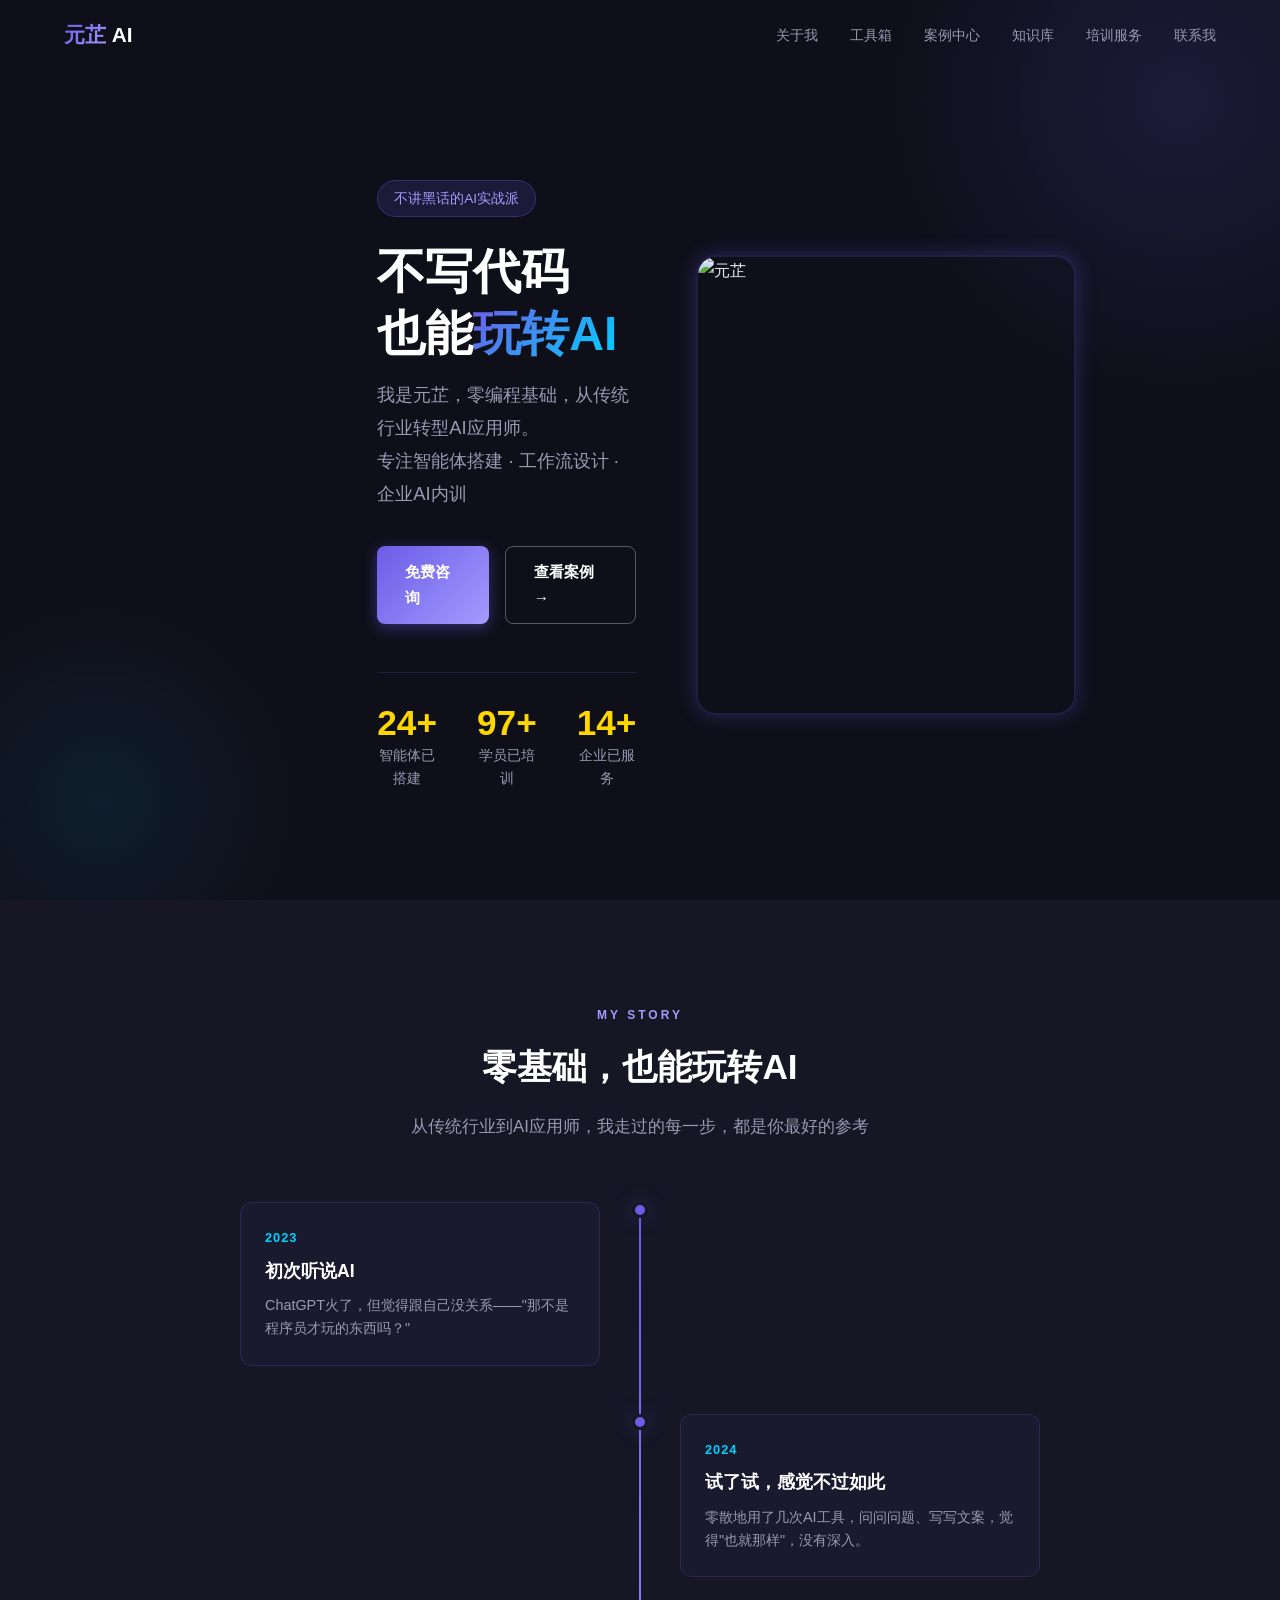
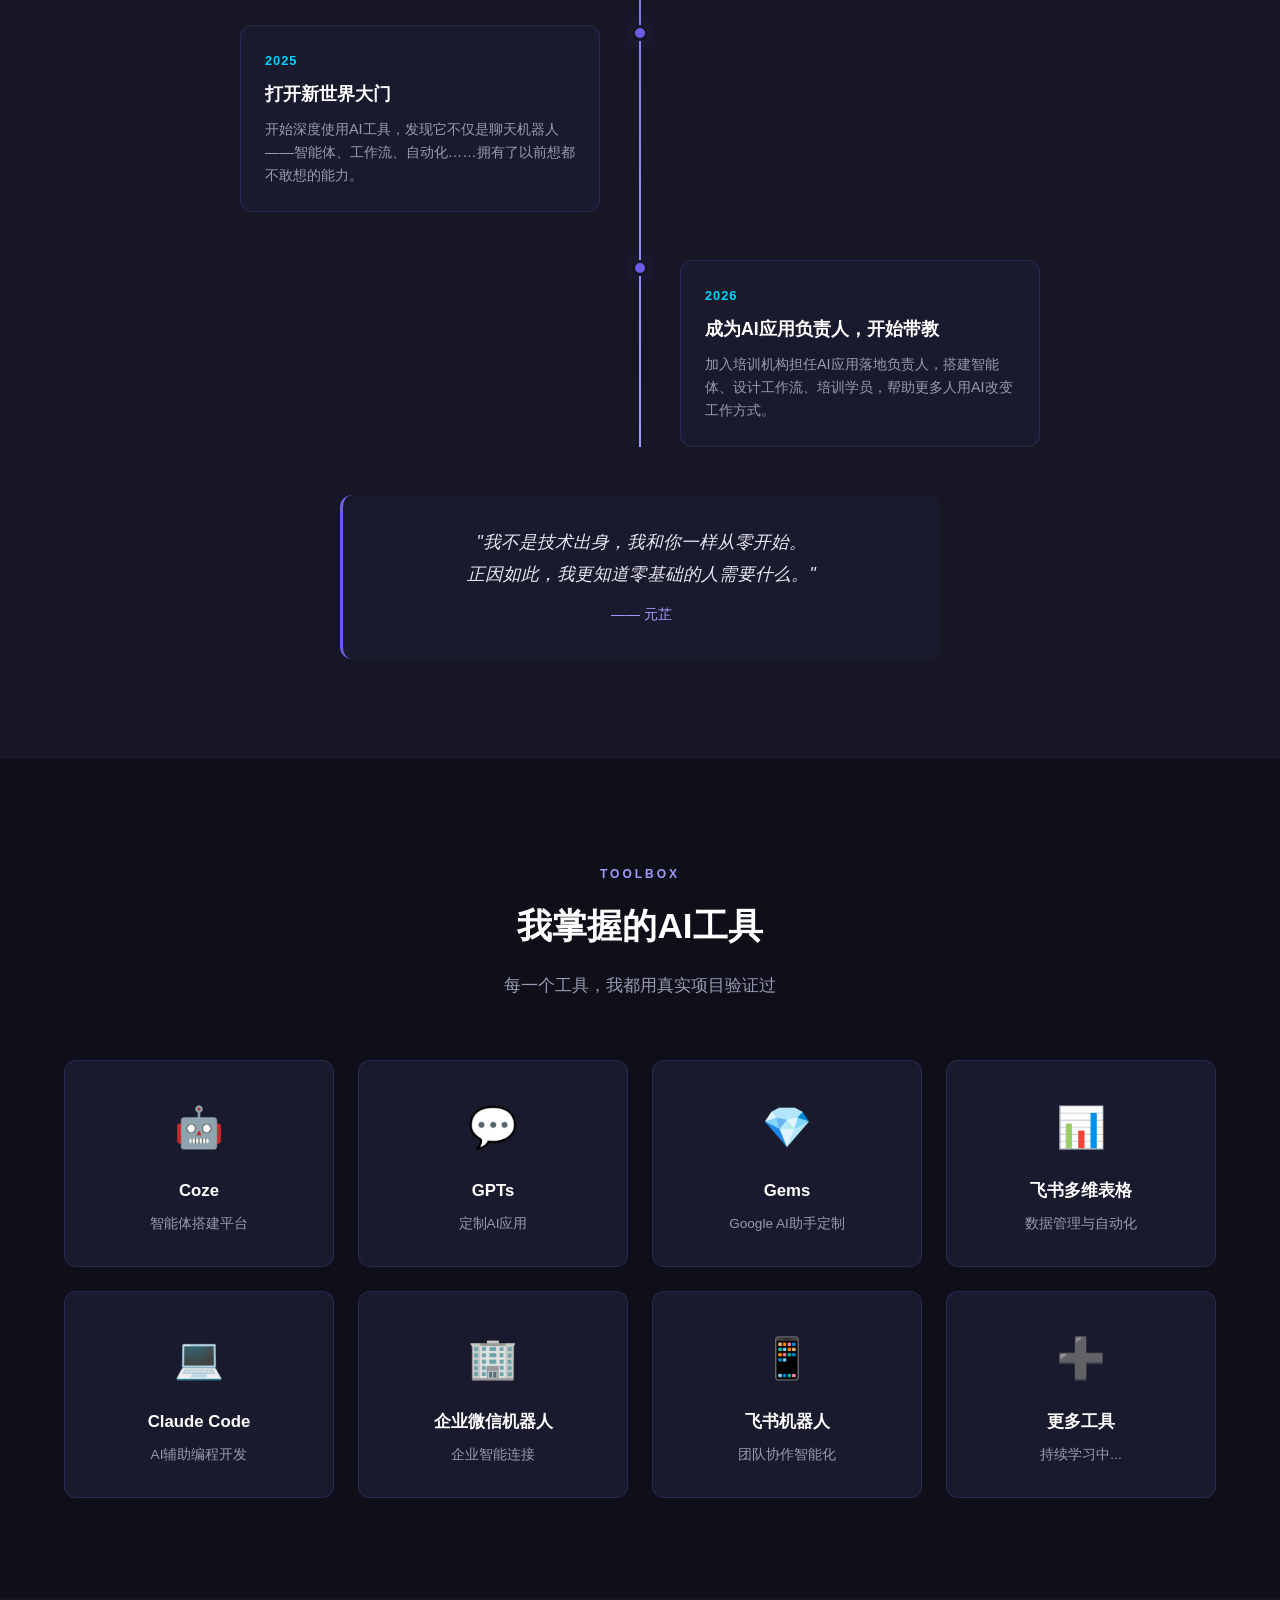
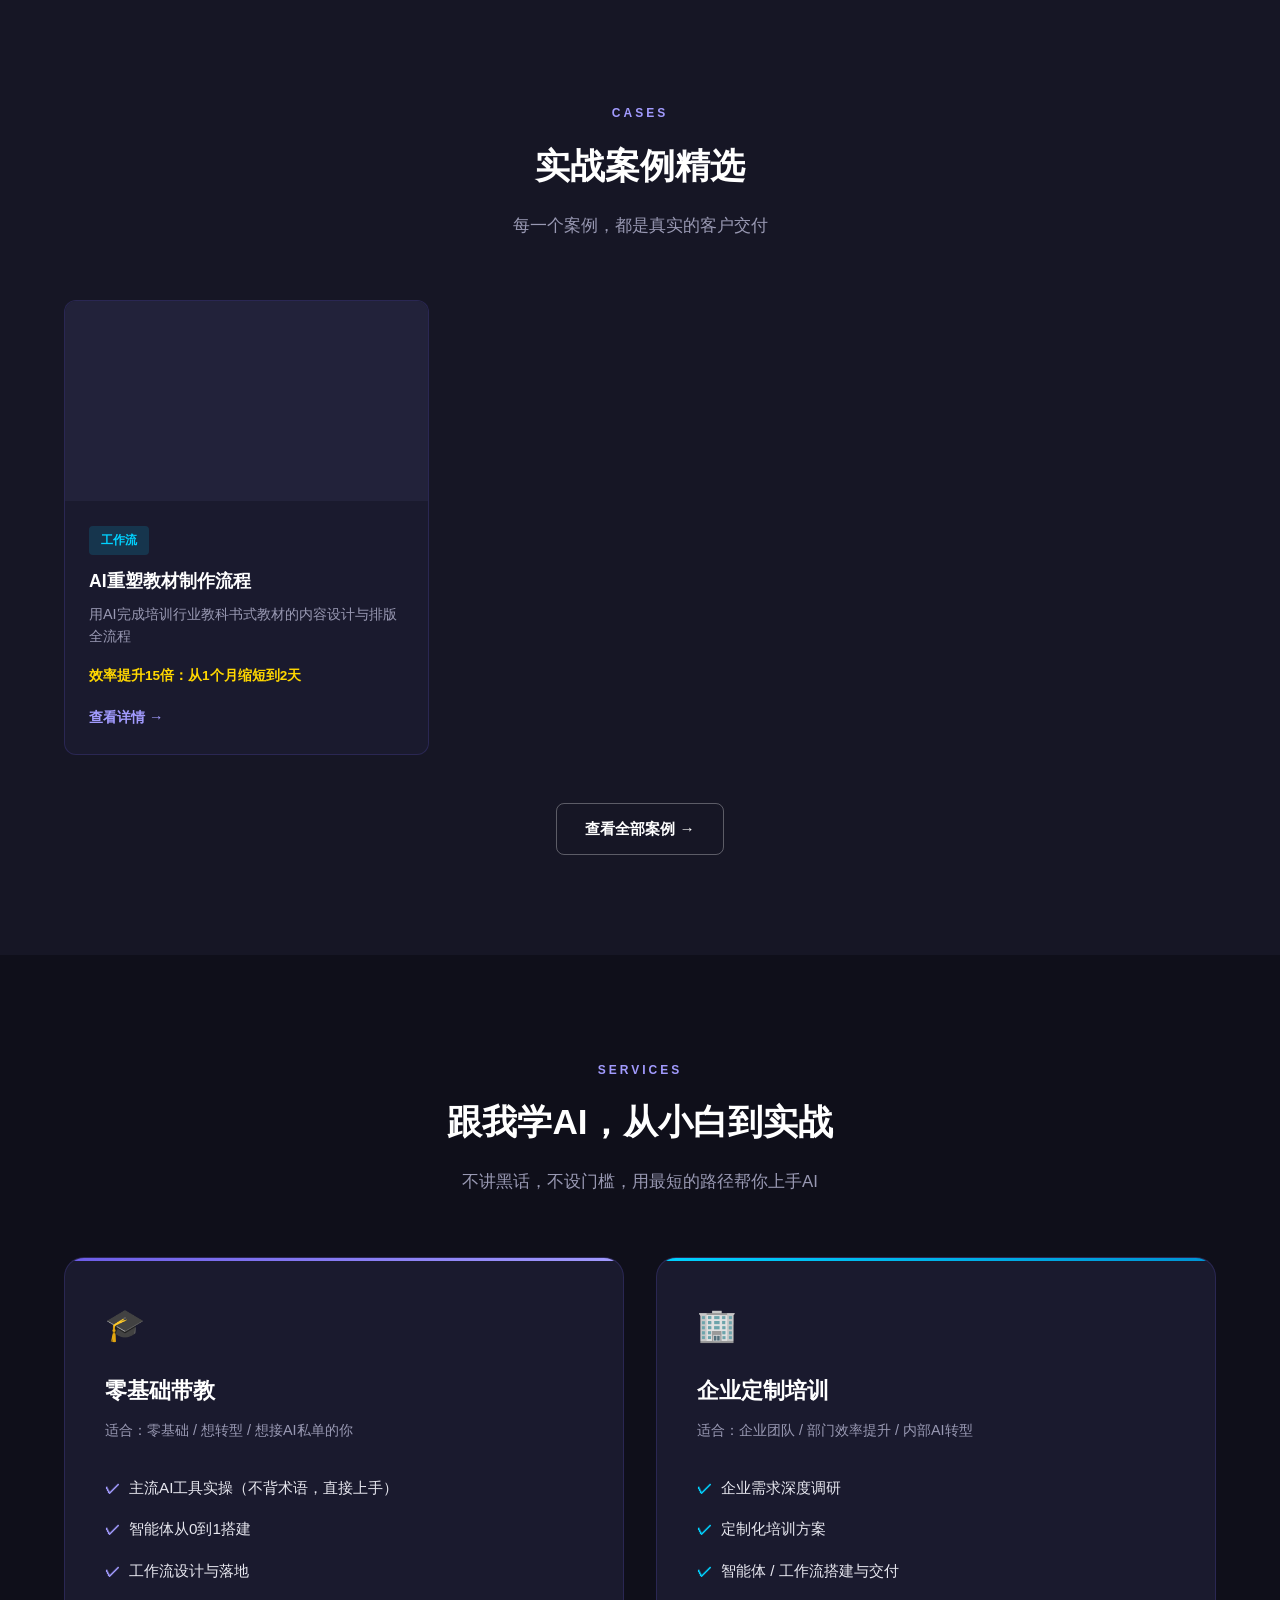
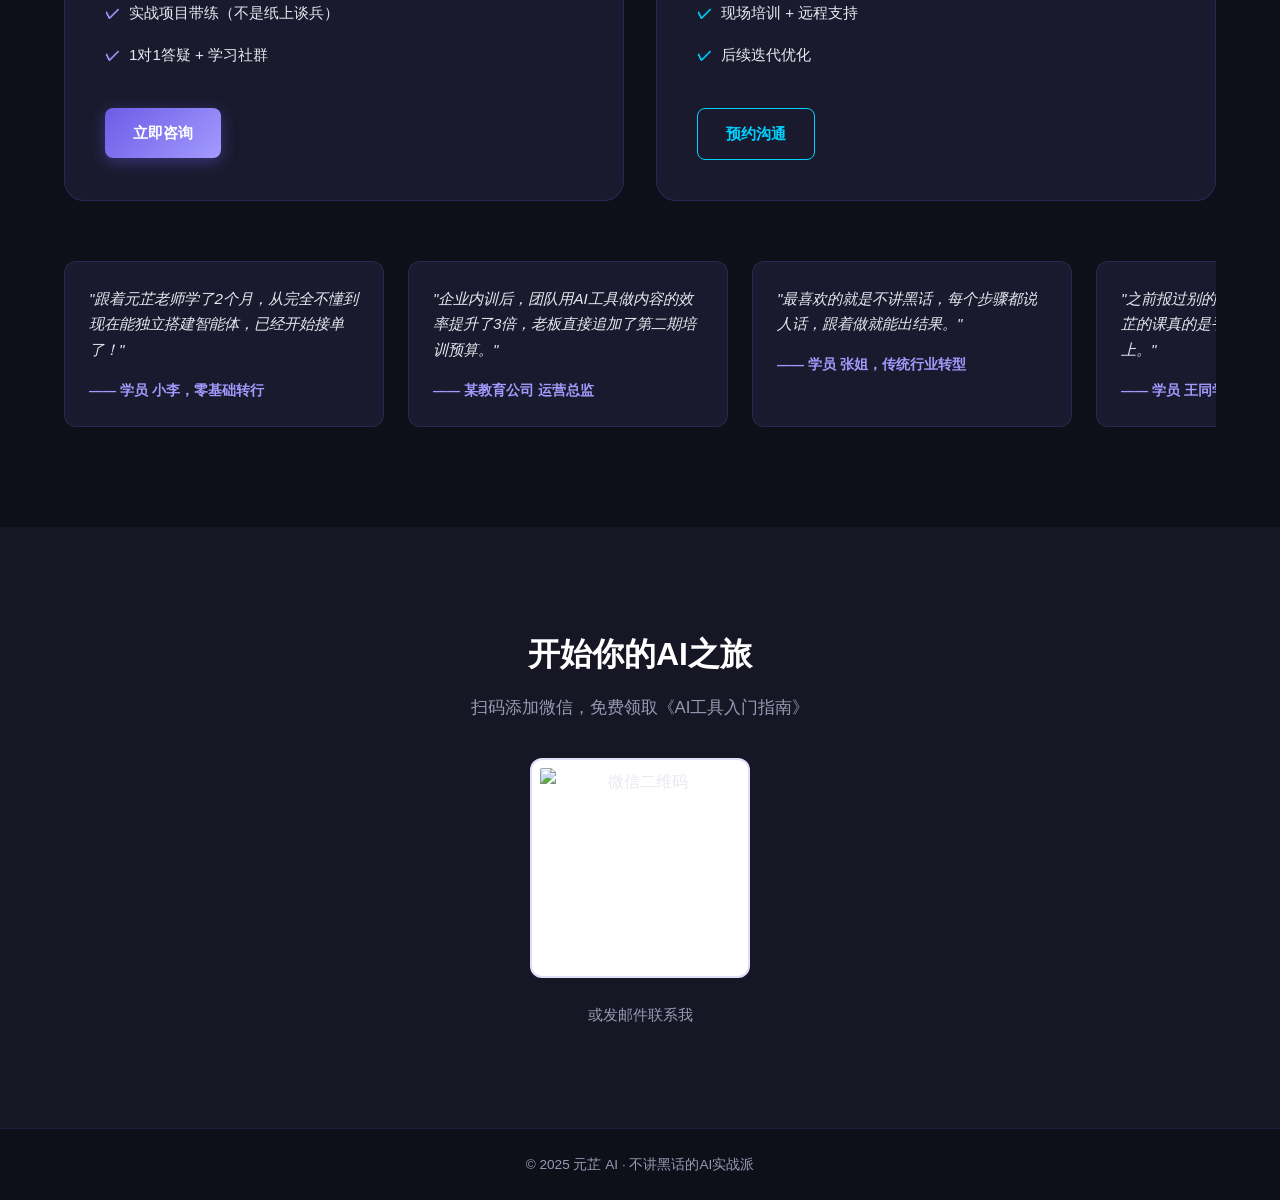
==== index.html @ 434c034e "feat: 搭建元芷AI个人网站完整框架 包含首页（Hero/关于我/工具箱/案例精选/培训服务/联系）、 案例中心列表页、案例详情页、知识库列表页、知识库文章详情页。 数据与模板分离，通过JS数据文" ====
<!DOCTYPE html>
<html lang="zh-CN">
<head>
  <meta charset="UTF-8">
  <meta name="viewport" content="width=device-width, initial-scale=1.0">
  <title>元芷 - 不讲黑话的AI实战派</title>
  <meta name="description" content="元芷，AI应用落地实战派。零基础转型，专注智能体搭建、工作流设计与企业AI培训。">
  <link rel="stylesheet" href="css/style.css">
</head>
<body>

  <!-- 导航栏 -->
  <nav class="navbar" id="navbar">
    <div class="container">
      <a href="index.html" class="nav-logo"><span>元芷</span> AI</a>
      <div class="nav-links" id="navLinks">
        <a href="#about">关于我</a>
        <a href="#tools">工具箱</a>
        <a href="cases.html">案例中心</a>
        <a href="wiki.html">知识库</a>
        <a href="#services">培训服务</a>
        <a href="#contact">联系我</a>
      </div>
      <div class="nav-toggle" id="navToggle">
        <span></span>
        <span></span>
        <span></span>
      </div>
    </div>
  </nav>

  <!-- Hero 首屏 -->
  <section class="hero" id="hero">
    <div class="container">
      <div class="hero-content">
        <div class="hero-tag">不讲黑话的AI实战派</div>
        <h1 class="hero-title">
          不写代码<br>
          也能<span class="highlight">玩转AI</span>
        </h1>
        <p class="hero-subtitle">
          我是元芷，零编程基础，从传统行业转型AI应用师。<br>
          专注智能体搭建 · 工作流设计 · 企业AI内训
        </p>
        <div class="hero-buttons">
          <a href="#contact" class="btn btn-primary">免费咨询</a>
          <a href="cases.html" class="btn btn-outline">查看案例 &rarr;</a>
        </div>
        <div class="hero-stats">
          <div class="stat-item">
            <div class="stat-number" data-target="50">0</div>
            <div class="stat-label">智能体已搭建</div>
          </div>
          <div class="stat-item">
            <div class="stat-number" data-target="200">0</div>
            <div class="stat-label">学员已培训</div>
          </div>
          <div class="stat-item">
            <div class="stat-number" data-target="30">0</div>
            <div class="stat-label">企业已服务</div>
          </div>
        </div>
      </div>
      <div class="hero-image">
        <img src="assets/images/avatar.jpg" alt="元芷">
      </div>
    </div>
  </section>

  <!-- 关于我 -->
  <section class="section about" id="about">
    <div class="container">
      <div class="section-header">
        <div class="section-label">My Story</div>
        <h2 class="section-title">零基础，也能玩转AI</h2>
        <p class="section-subtitle">从传统行业到AI应用师，我走过的每一步，都是你最好的参考</p>
      </div>

      <div class="timeline">
        <div class="timeline-item">
          <div class="timeline-dot"></div>
          <div class="timeline-content">
            <div class="timeline-year">2023</div>
            <div class="timeline-title">初次听说AI</div>
            <div class="timeline-desc">ChatGPT火了，但觉得跟自己没关系——"那不是程序员才玩的东西吗？"</div>
          </div>
        </div>
        <div class="timeline-item">
          <div class="timeline-dot"></div>
          <div class="timeline-content">
            <div class="timeline-year">2024</div>
            <div class="timeline-title">试了试，感觉不过如此</div>
            <div class="timeline-desc">零散地用了几次AI工具，问问问题、写写文案，觉得"也就那样"，没有深入。</div>
          </div>
        </div>
        <div class="timeline-item">
          <div class="timeline-dot"></div>
          <div class="timeline-content">
            <div class="timeline-year">2025</div>
            <div class="timeline-title">打开新世界大门</div>
            <div class="timeline-desc">开始深度使用AI工具，发现它不仅是聊天机器人——智能体、工作流、自动化……拥有了以前想都不敢想的能力。</div>
          </div>
        </div>
        <div class="timeline-item">
          <div class="timeline-dot"></div>
          <div class="timeline-content">
            <div class="timeline-year">2026</div>
            <div class="timeline-title">成为AI应用负责人，开始带教</div>
            <div class="timeline-desc">加入培训机构担任AI应用落地负责人，搭建智能体、设计工作流、培训学员，帮助更多人用AI改变工作方式。</div>
          </div>
        </div>
      </div>

      <div class="about-quote">
        <p>"我不是技术出身，我和你一样从零开始。<br>正因如此，我更知道零基础的人需要什么。"</p>
        <div class="author">—— 元芷</div>
      </div>
    </div>
  </section>

  <!-- 工具箱 -->
  <section class="section" id="tools">
    <div class="container">
      <div class="section-header">
        <div class="section-label">Toolbox</div>
        <h2 class="section-title">我掌握的AI工具</h2>
        <p class="section-subtitle">每一个工具，我都用真实项目验证过</p>
      </div>
      <div class="tools-grid" id="toolsGrid">
        <!-- 由 JS 数据驱动渲染 -->
      </div>
    </div>
  </section>

  <!-- 案例精选 -->
  <section class="section cases-preview" id="casesPreview">
    <div class="container">
      <div class="section-header">
        <div class="section-label">Cases</div>
        <h2 class="section-title">实战案例精选</h2>
        <p class="section-subtitle">每一个案例，都是真实的客户交付</p>
      </div>
      <div class="cases-grid" id="casesPreviewGrid">
        <!-- 由 JS 数据驱动渲染 -->
      </div>
      <div class="view-all">
        <a href="cases.html" class="btn btn-outline">查看全部案例 &rarr;</a>
      </div>
    </div>
  </section>

  <!-- 培训服务 -->
  <section class="section" id="services">
    <div class="container">
      <div class="section-header">
        <div class="section-label">Services</div>
        <h2 class="section-title">跟我学AI，从小白到实战</h2>
        <p class="section-subtitle">不讲黑话，不设门槛，用最短的路径帮你上手AI</p>
      </div>

      <div class="services-grid">
        <div class="service-card personal">
          <div class="service-icon">&#x1f393;</div>
          <h3 class="service-title">零基础带教</h3>
          <p class="service-for">适合：零基础 / 想转型 / 想接AI私单的你</p>
          <ul class="service-list">
            <li>主流AI工具实操（不背术语，直接上手）</li>
            <li>智能体从0到1搭建</li>
            <li>工作流设计与落地</li>
            <li>实战项目带练（不是纸上谈兵）</li>
            <li>1对1答疑 + 学习社群</li>
          </ul>
          <a href="#contact" class="btn btn-primary">立即咨询</a>
        </div>

        <div class="service-card enterprise">
          <div class="service-icon">&#x1f3e2;</div>
          <h3 class="service-title">企业定制培训</h3>
          <p class="service-for">适合：企业团队 / 部门效率提升 / 内部AI转型</p>
          <ul class="service-list">
            <li>企业需求深度调研</li>
            <li>定制化培训方案</li>
            <li>智能体 / 工作流搭建与交付</li>
            <li>现场培训 + 远程支持</li>
            <li>后续迭代优化</li>
          </ul>
          <a href="#contact" class="btn btn-outline" style="border-color: var(--color-cyan); color: var(--color-cyan);">预约沟通</a>
        </div>
      </div>

      <!-- 学员评价 -->
      <div class="testimonials">
        <div class="testimonials-track" id="testimonialsTrack">
          <div class="testimonial-card">
            <div class="testimonial-text">"跟着元芷老师学了2个月，从完全不懂到现在能独立搭建智能体，已经开始接单了！"</div>
            <div class="testimonial-author">—— 学员 小李，零基础转行</div>
          </div>
          <div class="testimonial-card">
            <div class="testimonial-text">"企业内训后，团队用AI工具做内容的效率提升了3倍，老板直接追加了第二期培训预算。"</div>
            <div class="testimonial-author">—— 某教育公司 运营总监</div>
          </div>
          <div class="testimonial-card">
            <div class="testimonial-text">"最喜欢的就是不讲黑话，每个步骤都说人话，跟着做就能出结果。"</div>
            <div class="testimonial-author">—— 学员 张姐，传统行业转型</div>
          </div>
          <div class="testimonial-card">
            <div class="testimonial-text">"之前报过别的课，全是术语听不懂。元芷的课真的是手把手带，小白也能跟上。"</div>
            <div class="testimonial-author">—— 学员 王同学，大学生</div>
          </div>
          <!-- 复制一份用于无缝滚动 -->
          <div class="testimonial-card">
            <div class="testimonial-text">"跟着元芷老师学了2个月，从完全不懂到现在能独立搭建智能体，已经开始接单了！"</div>
            <div class="testimonial-author">—— 学员 小李，零基础转行</div>
          </div>
          <div class="testimonial-card">
            <div class="testimonial-text">"企业内训后，团队用AI工具做内容的效率提升了3倍，老板直接追加了第二期培训预算。"</div>
            <div class="testimonial-author">—— 某教育公司 运营总监</div>
          </div>
          <div class="testimonial-card">
            <div class="testimonial-text">"最喜欢的就是不讲黑话，每个步骤都说人话，跟着做就能出结果。"</div>
            <div class="testimonial-author">—— 学员 张姐，传统行业转型</div>
          </div>
          <div class="testimonial-card">
            <div class="testimonial-text">"之前报过别的课，全是术语听不懂。元芷的课真的是手把手带，小白也能跟上。"</div>
            <div class="testimonial-author">—— 学员 王同学，大学生</div>
          </div>
        </div>
      </div>
    </div>
  </section>

  <!-- 联系我 -->
  <section class="section contact" id="contact">
    <div class="container">
      <h2 class="contact-title">开始你的AI之旅</h2>
      <p class="contact-subtitle">扫码添加微信，免费领取《AI工具入门指南》</p>
      <img src="assets/images/qrcode.jpg" alt="微信二维码" class="contact-qr">
      <p class="contact-email">或发邮件联系我</p>
    </div>
  </section>

  <!-- Footer -->
  <footer class="footer">
    <div class="container">
      &copy; 2025 元芷 AI · 不讲黑话的AI实战派
    </div>
  </footer>

  <!-- 返回顶部 -->
  <button class="back-to-top" id="backToTop">&uarr;</button>

  <!-- JS -->
  <script src="js/data-tools.js"></script>
  <script src="js/data-cases.js"></script>
  <script src="js/main.js"></script>
</body>
</html>
---- css/style.css ----
/* ============================================
   元芷 AI Portfolio - 全局样式
   配色：深空蓝黑 + 科技紫 + 亮青蓝 + 金色点缀
   ============================================ */

/* --- CSS 变量 --- */
:root {
  --bg-primary: #0f0f1a;
  --bg-secondary: #161625;
  --bg-card: #1a1a2e;
  --bg-card-hover: #22223a;
  --color-purple: #6c5ce7;
  --color-purple-light: #a29bfe;
  --color-cyan: #00d2ff;
  --color-gold: #ffd700;
  --color-text: #e8e8f0;
  --color-text-secondary: #9999b3;
  --color-white: #ffffff;
  --color-border: rgba(108, 92, 231, 0.2);
  --glow-purple: 0 0 20px rgba(108, 92, 231, 0.3);
  --glow-cyan: 0 0 20px rgba(0, 210, 255, 0.3);
  --gradient-purple: linear-gradient(135deg, #6c5ce7, #a29bfe);
  --gradient-cyan: linear-gradient(135deg, #00d2ff, #0093d4);
  --gradient-mixed: linear-gradient(135deg, #6c5ce7, #00d2ff);
  --radius: 12px;
  --radius-lg: 20px;
  --max-width: 1200px;
  --nav-height: 70px;
  --transition: all 0.3s ease;
}

/* --- Reset --- */
*, *::before, *::after {
  margin: 0;
  padding: 0;
  box-sizing: border-box;
}

html {
  scroll-behavior: smooth;
  font-size: 16px;
}

body {
  font-family: -apple-system, BlinkMacSystemFont, "Segoe UI", "PingFang SC", "Hiragino Sans GB", "Microsoft YaHei", "Helvetica Neue", Arial, sans-serif;
  background: var(--bg-primary);
  color: var(--color-text);
  line-height: 1.7;
  overflow-x: hidden;
}

a {
  text-decoration: none;
  color: inherit;
  transition: var(--transition);
}

ul, ol {
  list-style: none;
}

img {
  max-width: 100%;
  display: block;
}

.container {
  max-width: var(--max-width);
  margin: 0 auto;
  padding: 0 24px;
}

/* --- 通用区块 --- */
.section {
  padding: 100px 0;
}

.section-label {
  display: inline-block;
  font-size: 0.75rem;
  letter-spacing: 3px;
  text-transform: uppercase;
  color: var(--color-purple-light);
  margin-bottom: 12px;
  font-weight: 600;
}

.section-title {
  font-size: 2.2rem;
  font-weight: 700;
  color: var(--color-white);
  margin-bottom: 16px;
}

.section-subtitle {
  font-size: 1.05rem;
  color: var(--color-text-secondary);
  margin-bottom: 48px;
  max-width: 600px;
}

.section-header {
  text-align: center;
  margin-bottom: 60px;
}

.section-header .section-subtitle {
  margin-left: auto;
  margin-right: auto;
}

/* --- 导航栏 --- */
.navbar {
  position: fixed;
  top: 0;
  left: 0;
  right: 0;
  height: var(--nav-height);
  z-index: 1000;
  transition: var(--transition);
  background: transparent;
}

.navbar.scrolled {
  background: rgba(15, 15, 26, 0.9);
  backdrop-filter: blur(20px);
  border-bottom: 1px solid var(--color-border);
}

.navbar .container {
  display: flex;
  align-items: center;
  justify-content: space-between;
  height: 100%;
}

.nav-logo {
  font-size: 1.3rem;
  font-weight: 700;
  color: var(--color-white);
}

.nav-logo span {
  background: var(--gradient-purple);
  -webkit-background-clip: text;
  -webkit-text-fill-color: transparent;
  background-clip: text;
}

.nav-links {
  display: flex;
  align-items: center;
  gap: 32px;
}

.nav-links a {
  font-size: 0.9rem;
  color: var(--color-text-secondary);
  font-weight: 500;
  position: relative;
}

.nav-links a:hover {
  color: var(--color-white);
}

.nav-links a::after {
  content: '';
  position: absolute;
  bottom: -4px;
  left: 0;
  width: 0;
  height: 2px;
  background: var(--gradient-purple);
  transition: var(--transition);
}

.nav-links a:hover::after {
  width: 100%;
}

/* 汉堡菜单 */
.nav-toggle {
  display: none;
  flex-direction: column;
  gap: 5px;
  cursor: pointer;
  padding: 4px;
}

.nav-toggle span {
  display: block;
  width: 24px;
  height: 2px;
  background: var(--color-white);
  transition: var(--transition);
}

.nav-toggle.active span:nth-child(1) {
  transform: rotate(45deg) translate(5px, 5px);
}

.nav-toggle.active span:nth-child(2) {
  opacity: 0;
}

.nav-toggle.active span:nth-child(3) {
  transform: rotate(-45deg) translate(5px, -5px);
}

/* --- 按钮 --- */
.btn {
  display: inline-flex;
  align-items: center;
  gap: 8px;
  padding: 12px 28px;
  border-radius: 8px;
  font-size: 0.95rem;
  font-weight: 600;
  cursor: pointer;
  border: none;
  transition: var(--transition);
}

.btn-primary {
  background: var(--gradient-purple);
  color: var(--color-white);
  box-shadow: 0 4px 15px rgba(108, 92, 231, 0.4);
}

.btn-primary:hover {
  transform: translateY(-2px);
  box-shadow: 0 6px 25px rgba(108, 92, 231, 0.5);
}

.btn-outline {
  background: transparent;
  color: var(--color-white);
  border: 1px solid rgba(255, 255, 255, 0.3);
}

.btn-outline:hover {
  border-color: var(--color-purple-light);
  background: rgba(108, 92, 231, 0.1);
}

/* --- Hero --- */
.hero {
  min-height: 100vh;
  display: flex;
  align-items: center;
  padding-top: var(--nav-height);
  position: relative;
  overflow: hidden;
}

.hero::before {
  content: '';
  position: absolute;
  top: -200px;
  right: -200px;
  width: 600px;
  height: 600px;
  background: radial-gradient(circle, rgba(108, 92, 231, 0.15) 0%, transparent 70%);
  pointer-events: none;
}

.hero::after {
  content: '';
  position: absolute;
  bottom: -100px;
  left: -100px;
  width: 400px;
  height: 400px;
  background: radial-gradient(circle, rgba(0, 210, 255, 0.08) 0%, transparent 70%);
  pointer-events: none;
}

.hero .container {
  display: flex;
  align-items: center;
  gap: 60px;
}

.hero-content {
  flex: 1;
}

.hero-tag {
  display: inline-block;
  padding: 6px 16px;
  background: rgba(108, 92, 231, 0.15);
  border: 1px solid rgba(108, 92, 231, 0.3);
  border-radius: 20px;
  font-size: 0.85rem;
  color: var(--color-purple-light);
  margin-bottom: 24px;
}

.hero-title {
  font-size: 3rem;
  font-weight: 800;
  line-height: 1.3;
  color: var(--color-white);
  margin-bottom: 12px;
}

.hero-title .highlight {
  background: var(--gradient-mixed);
  -webkit-background-clip: text;
  -webkit-text-fill-color: transparent;
  background-clip: text;
}

.hero-subtitle {
  font-size: 1.15rem;
  color: var(--color-text-secondary);
  margin-bottom: 36px;
  line-height: 1.8;
}

.hero-buttons {
  display: flex;
  gap: 16px;
  margin-bottom: 48px;
}

.hero-image {
  flex: 0 0 380px;
  position: relative;
}

.hero-image img {
  width: 100%;
  height: 460px;
  object-fit: cover;
  border-radius: var(--radius-lg);
  border: 2px solid var(--color-border);
  box-shadow: var(--glow-purple);
}

/* 统计数字 */
.hero-stats {
  display: flex;
  gap: 40px;
  padding-top: 32px;
  border-top: 1px solid var(--color-border);
}

.stat-item {
  text-align: center;
}

.stat-number {
  font-size: 2.2rem;
  font-weight: 800;
  color: var(--color-gold);
  line-height: 1;
  margin-bottom: 4px;
}

.stat-label {
  font-size: 0.85rem;
  color: var(--color-text-secondary);
}

/* --- 关于我 / 时间线 --- */
.about {
  background: var(--bg-secondary);
}

.timeline {
  position: relative;
  max-width: 800px;
  margin: 0 auto 48px;
}

.timeline::before {
  content: '';
  position: absolute;
  left: 50%;
  transform: translateX(-50%);
  top: 0;
  bottom: 0;
  width: 2px;
  background: var(--gradient-purple);
}

.timeline-item {
  display: flex;
  align-items: flex-start;
  margin-bottom: 48px;
  position: relative;
}

.timeline-item:nth-child(odd) {
  flex-direction: row;
}

.timeline-item:nth-child(even) {
  flex-direction: row-reverse;
}

.timeline-dot {
  position: absolute;
  left: 50%;
  transform: translateX(-50%);
  width: 16px;
  height: 16px;
  border-radius: 50%;
  background: var(--color-purple);
  border: 3px solid var(--bg-secondary);
  box-shadow: var(--glow-purple);
  z-index: 2;
}

.timeline-content {
  width: 45%;
  background: var(--bg-card);
  padding: 24px;
  border-radius: var(--radius);
  border: 1px solid var(--color-border);
}

.timeline-item:nth-child(odd) .timeline-content {
  margin-right: auto;
}

.timeline-item:nth-child(even) .timeline-content {
  margin-left: auto;
}

.timeline-year {
  font-size: 0.8rem;
  color: var(--color-cyan);
  font-weight: 700;
  letter-spacing: 1px;
  margin-bottom: 8px;
}

.timeline-title {
  font-size: 1.1rem;
  font-weight: 700;
  color: var(--color-white);
  margin-bottom: 8px;
}

.timeline-desc {
  font-size: 0.9rem;
  color: var(--color-text-secondary);
  line-height: 1.6;
}

.about-quote {
  max-width: 600px;
  margin: 0 auto;
  text-align: center;
  padding: 32px;
  background: var(--bg-card);
  border-radius: var(--radius);
  border-left: 3px solid var(--color-purple);
}

.about-quote p {
  font-size: 1.1rem;
  font-style: italic;
  color: var(--color-text);
  line-height: 1.8;
}

.about-quote .author {
  margin-top: 12px;
  font-size: 0.9rem;
  color: var(--color-purple-light);
  font-style: normal;
}

/* --- 工具箱 --- */
.tools-grid {
  display: grid;
  grid-template-columns: repeat(4, 1fr);
  gap: 24px;
}

.tool-card {
  background: var(--bg-card);
  border: 1px solid var(--color-border);
  border-radius: var(--radius);
  padding: 32px 24px;
  text-align: center;
  transition: var(--transition);
  cursor: default;
}

.tool-card:hover {
  transform: translateY(-5px);
  border-color: var(--color-purple);
  box-shadow: var(--glow-purple);
  background: var(--bg-card-hover);
}

.tool-icon {
  font-size: 2.5rem;
  margin-bottom: 16px;
}

.tool-name {
  font-size: 1.05rem;
  font-weight: 700;
  color: var(--color-white);
  margin-bottom: 8px;
}

.tool-desc {
  font-size: 0.85rem;
  color: var(--color-text-secondary);
  line-height: 1.5;
}

/* --- 案例精选（首页） --- */
.cases-preview {
  background: var(--bg-secondary);
}

.cases-grid {
  display: grid;
  grid-template-columns: repeat(3, 1fr);
  gap: 28px;
}

.case-card {
  background: var(--bg-card);
  border: 1px solid var(--color-border);
  border-radius: var(--radius);
  overflow: hidden;
  transition: var(--transition);
}

.case-card:hover {
  transform: translateY(-5px);
  border-color: var(--color-purple);
  box-shadow: var(--glow-purple);
}

.case-cover {
  width: 100%;
  height: 200px;
  object-fit: cover;
  background: var(--bg-card-hover);
}

.case-body {
  padding: 24px;
}

.case-tag {
  display: inline-block;
  padding: 4px 12px;
  background: rgba(108, 92, 231, 0.15);
  color: var(--color-purple-light);
  font-size: 0.75rem;
  border-radius: 4px;
  margin-bottom: 12px;
  font-weight: 600;
}

.case-tag.workflow {
  background: rgba(0, 210, 255, 0.15);
  color: var(--color-cyan);
}

.case-tag.training {
  background: rgba(255, 215, 0, 0.15);
  color: var(--color-gold);
}

.case-title {
  font-size: 1.1rem;
  font-weight: 700;
  color: var(--color-white);
  margin-bottom: 8px;
}

.case-summary {
  font-size: 0.9rem;
  color: var(--color-text-secondary);
  margin-bottom: 16px;
  line-height: 1.5;
}

.case-result {
  font-size: 0.85rem;
  color: var(--color-gold);
  font-weight: 600;
  margin-bottom: 16px;
}

.case-link {
  font-size: 0.9rem;
  color: var(--color-purple-light);
  font-weight: 600;
}

.case-link:hover {
  color: var(--color-white);
}

.view-all {
  text-align: center;
  margin-top: 48px;
}

/* --- 培训服务 --- */
.services-grid {
  display: grid;
  grid-template-columns: repeat(2, 1fr);
  gap: 32px;
  margin-bottom: 60px;
}

.service-card {
  background: var(--bg-card);
  border-radius: var(--radius-lg);
  padding: 40px;
  position: relative;
  overflow: hidden;
  border: 1px solid var(--color-border);
}

.service-card::before {
  content: '';
  position: absolute;
  top: 0;
  left: 0;
  right: 0;
  height: 3px;
}

.service-card.personal::before {
  background: var(--gradient-purple);
}

.service-card.enterprise::before {
  background: var(--gradient-cyan);
}

.service-icon {
  font-size: 2rem;
  margin-bottom: 20px;
}

.service-title {
  font-size: 1.4rem;
  font-weight: 700;
  color: var(--color-white);
  margin-bottom: 8px;
}

.service-for {
  font-size: 0.9rem;
  color: var(--color-text-secondary);
  margin-bottom: 24px;
}

.service-list {
  margin-bottom: 32px;
}

.service-list li {
  font-size: 0.95rem;
  color: var(--color-text);
  padding: 8px 0;
  padding-left: 24px;
  position: relative;
}

.service-list li::before {
  content: '✓';
  position: absolute;
  left: 0;
  color: var(--color-purple-light);
  font-weight: 700;
}

.service-card.enterprise .service-list li::before {
  color: var(--color-cyan);
}

/* 学员评价 */
.testimonials {
  overflow: hidden;
  position: relative;
}

.testimonials-track {
  display: flex;
  gap: 24px;
  animation: scroll-testimonials 20s linear infinite;
}

.testimonials-track:hover {
  animation-play-state: paused;
}

@keyframes scroll-testimonials {
  0% { transform: translateX(0); }
  100% { transform: translateX(-50%); }
}

.testimonial-card {
  flex: 0 0 320px;
  background: var(--bg-card);
  border: 1px solid var(--color-border);
  border-radius: var(--radius);
  padding: 24px;
}

.testimonial-text {
  font-size: 0.95rem;
  color: var(--color-text);
  line-height: 1.7;
  margin-bottom: 16px;
  font-style: italic;
}

.testimonial-author {
  font-size: 0.85rem;
  color: var(--color-purple-light);
  font-weight: 600;
}

/* --- 联系区域 --- */
.contact {
  background: var(--bg-secondary);
  text-align: center;
}

.contact-title {
  font-size: 2rem;
  font-weight: 700;
  color: var(--color-white);
  margin-bottom: 12px;
}

.contact-subtitle {
  font-size: 1.05rem;
  color: var(--color-text-secondary);
  margin-bottom: 36px;
}

.contact-qr {
  width: 220px;
  height: 220px;
  margin: 0 auto 24px;
  border-radius: var(--radius);
  border: 2px solid var(--color-border);
  object-fit: cover;
  background: #fff;
  padding: 8px;
}

.contact-email {
  font-size: 0.95rem;
  color: var(--color-text-secondary);
}

/* --- Footer --- */
.footer {
  padding: 24px 0;
  text-align: center;
  border-top: 1px solid var(--color-border);
  font-size: 0.85rem;
  color: var(--color-text-secondary);
}

/* --- 返回顶部 --- */
.back-to-top {
  position: fixed;
  bottom: 30px;
  right: 30px;
  width: 44px;
  height: 44px;
  background: var(--gradient-purple);
  color: var(--color-white);
  border: none;
  border-radius: 50%;
  cursor: pointer;
  font-size: 1.2rem;
  display: flex;
  align-items: center;
  justify-content: center;
  opacity: 0;
  visibility: hidden;
  transition: var(--transition);
  z-index: 999;
  box-shadow: var(--glow-purple);
}

.back-to-top.visible {
  opacity: 1;
  visibility: visible;
}

.back-to-top:hover {
  transform: translateY(-3px);
}

/* --- 页面横幅（子页面用） --- */
.page-banner {
  padding: 140px 0 60px;
  background: var(--bg-secondary);
  text-align: center;
}

.page-banner .section-title {
  font-size: 2.5rem;
}

/* 面包屑 */
.breadcrumb {
  padding: 20px 0;
  font-size: 0.85rem;
  color: var(--color-text-secondary);
}

.breadcrumb a {
  color: var(--color-purple-light);
}

.breadcrumb a:hover {
  color: var(--color-white);
}

.breadcrumb span {
  margin: 0 8px;
}

/* --- 案例列表页筛选 --- */
.filter-tabs {
  display: flex;
  justify-content: center;
  gap: 12px;
  margin-bottom: 48px;
  flex-wrap: wrap;
}

.filter-tab {
  padding: 8px 20px;
  border-radius: 20px;
  font-size: 0.9rem;
  color: var(--color-text-secondary);
  background: var(--bg-card);
  border: 1px solid var(--color-border);
  cursor: pointer;
  transition: var(--transition);
}

.filter-tab:hover,
.filter-tab.active {
  color: var(--color-white);
  background: var(--color-purple);
  border-color: var(--color-purple);
}

/* --- 案例详情页 --- */
.case-detail-header {
  margin-bottom: 48px;
}

.case-detail-title {
  font-size: 2rem;
  font-weight: 700;
  color: var(--color-white);
  margin-bottom: 24px;
}

.case-meta {
  display: flex;
  gap: 24px;
  flex-wrap: wrap;
}

.case-meta-item {
  background: var(--bg-card);
  padding: 16px 24px;
  border-radius: var(--radius);
  border: 1px solid var(--color-border);
  text-align: center;
  min-width: 120px;
}

.case-meta-label {
  font-size: 0.8rem;
  color: var(--color-text-secondary);
  margin-bottom: 4px;
}

.case-meta-value {
  font-size: 1.1rem;
  font-weight: 700;
  color: var(--color-white);
}

.case-detail-cover {
  width: 100%;
  max-height: 500px;
  object-fit: cover;
  border-radius: var(--radius-lg);
  margin-bottom: 48px;
  border: 1px solid var(--color-border);
  background: var(--bg-card);
}

.case-detail-section {
  margin-bottom: 40px;
}

.case-detail-section h2 {
  font-size: 1.4rem;
  font-weight: 700;
  color: var(--color-white);
  margin-bottom: 16px;
  padding-left: 16px;
  border-left: 3px solid var(--color-purple);
}

.case-detail-section p {
  font-size: 1rem;
  color: var(--color-text);
  line-height: 1.8;
}

.case-results-grid {
  display: grid;
  grid-template-columns: repeat(auto-fit, minmax(200px, 1fr));
  gap: 20px;
  margin-top: 20px;
}

.case-result-card {
  background: var(--bg-card);
  padding: 24px;
  border-radius: var(--radius);
  text-align: center;
  border: 1px solid var(--color-border);
}

.case-result-number {
  font-size: 2rem;
  font-weight: 800;
  color: var(--color-gold);
  margin-bottom: 4px;
}

.case-result-label {
  font-size: 0.85rem;
  color: var(--color-text-secondary);
}

.case-tools-used {
  display: flex;
  gap: 12px;
  flex-wrap: wrap;
  margin-top: 16px;
}

.case-tool-tag {
  padding: 6px 16px;
  background: rgba(108, 92, 231, 0.15);
  color: var(--color-purple-light);
  border-radius: 20px;
  font-size: 0.85rem;
  font-weight: 600;
}

.case-cta {
  background: var(--bg-card);
  border: 1px solid var(--color-border);
  border-radius: var(--radius-lg);
  padding: 40px;
  text-align: center;
  margin: 48px 0;
}

.case-cta p {
  font-size: 1.1rem;
  color: var(--color-text);
  margin-bottom: 20px;
}

.case-nav {
  display: flex;
  justify-content: space-between;
  padding: 24px 0;
  border-top: 1px solid var(--color-border);
}

.case-nav a {
  color: var(--color-purple-light);
  font-weight: 600;
}

.case-nav a:hover {
  color: var(--color-white);
}

/* --- 知识库页 --- */
.wiki-layout {
  display: flex;
  gap: 40px;
  align-items: flex-start;
}

.wiki-sidebar {
  flex: 0 0 240px;
  position: sticky;
  top: calc(var(--nav-height) + 20px);
}

.wiki-category {
  margin-bottom: 24px;
}

.wiki-category-title {
  font-size: 0.8rem;
  letter-spacing: 2px;
  text-transform: uppercase;
  color: var(--color-purple-light);
  margin-bottom: 12px;
  font-weight: 700;
}

.wiki-category a {
  display: block;
  padding: 8px 16px;
  font-size: 0.9rem;
  color: var(--color-text-secondary);
  border-radius: 6px;
  transition: var(--transition);
}

.wiki-category a:hover,
.wiki-category a.active {
  color: var(--color-white);
  background: rgba(108, 92, 231, 0.15);
}

.wiki-main {
  flex: 1;
  min-width: 0;
}

.wiki-article-card {
  display: block;
  background: var(--bg-card);
  border: 1px solid var(--color-border);
  border-radius: var(--radius);
  padding: 24px;
  margin-bottom: 16px;
  transition: var(--transition);
}

.wiki-article-card:hover {
  border-color: var(--color-purple);
  background: var(--bg-card-hover);
}

.wiki-article-meta {
  display: flex;
  gap: 12px;
  align-items: center;
  margin-bottom: 8px;
  font-size: 0.8rem;
}

.wiki-article-category {
  color: var(--color-purple-light);
  font-weight: 600;
}

.wiki-article-date {
  color: var(--color-text-secondary);
}

.wiki-article-title {
  font-size: 1.15rem;
  font-weight: 700;
  color: var(--color-white);
  margin-bottom: 8px;
}

.wiki-article-desc {
  font-size: 0.9rem;
  color: var(--color-text-secondary);
  line-height: 1.6;
}

/* --- 知识库文章详情 --- */
.wiki-detail-layout {
  display: flex;
  gap: 40px;
  align-items: flex-start;
}

.wiki-toc {
  flex: 0 0 200px;
  position: sticky;
  top: calc(var(--nav-height) + 20px);
}

.wiki-toc-title {
  font-size: 0.8rem;
  letter-spacing: 2px;
  text-transform: uppercase;
  color: var(--color-purple-light);
  margin-bottom: 16px;
  font-weight: 700;
}

.wiki-toc a {
  display: block;
  padding: 6px 0;
  font-size: 0.85rem;
  color: var(--color-text-secondary);
}

.wiki-toc a:hover {
  color: var(--color-white);
}

.wiki-article-body {
  flex: 1;
  min-width: 0;
}

.wiki-article-body h1 {
  font-size: 2rem;
  color: var(--color-white);
  margin-bottom: 12px;
}

.wiki-article-body h2 {
  font-size: 1.4rem;
  color: var(--color-white);
  margin: 40px 0 16px;
  padding-left: 16px;
  border-left: 3px solid var(--color-purple);
}

.wiki-article-body h3 {
  font-size: 1.1rem;
  color: var(--color-white);
  margin: 24px 0 12px;
}

.wiki-article-body p {
  font-size: 1rem;
  color: var(--color-text);
  line-height: 1.9;
  margin-bottom: 16px;
}

.wiki-article-body img {
  border-radius: var(--radius);
  margin: 24px 0;
  border: 1px solid var(--color-border);
}

.wiki-article-body code {
  background: var(--bg-card);
  padding: 2px 8px;
  border-radius: 4px;
  font-size: 0.9rem;
  color: var(--color-cyan);
}

.wiki-article-body blockquote {
  border-left: 3px solid var(--color-purple);
  padding: 16px 24px;
  margin: 24px 0;
  background: var(--bg-card);
  border-radius: 0 var(--radius) var(--radius) 0;
  color: var(--color-text-secondary);
  font-style: italic;
}

.wiki-article-cta {
  background: var(--bg-card);
  border: 1px solid var(--color-border);
  border-radius: var(--radius);
  padding: 32px;
  text-align: center;
  margin-top: 48px;
}

.wiki-article-cta p {
  margin-bottom: 16px;
}

.wiki-article-cta img {
  width: 160px;
  height: 160px;
  margin: 0 auto;
  border-radius: var(--radius);
  object-fit: cover;
  background: #fff;
  padding: 6px;
}

.wiki-nav {
  display: flex;
  justify-content: space-between;
  padding: 24px 0;
  border-top: 1px solid var(--color-border);
  margin-top: 32px;
}

.wiki-nav a {
  color: var(--color-purple-light);
  font-weight: 600;
}

.wiki-nav a:hover {
  color: var(--color-white);
}

/* --- 移动端适配 --- */
@media (max-width: 768px) {
  .section {
    padding: 60px 0;
  }

  .section-title {
    font-size: 1.7rem;
  }

  /* 导航 */
  .nav-toggle {
    display: flex;
  }

  .nav-links {
    position: fixed;
    top: var(--nav-height);
    left: 0;
    right: 0;
    background: rgba(15, 15, 26, 0.98);
    backdrop-filter: blur(20px);
    flex-direction: column;
    padding: 24px;
    gap: 20px;
    transform: translateY(-100%);
    opacity: 0;
    visibility: hidden;
    transition: var(--transition);
  }

  .nav-links.active {
    transform: translateY(0);
    opacity: 1;
    visibility: visible;
  }

  /* Hero */
  .hero {
    min-height: auto;
    padding-top: calc(var(--nav-height) + 40px);
    padding-bottom: 40px;
  }

  .hero .container {
    flex-direction: column-reverse;
    gap: 32px;
  }

  .hero-image {
    flex: none;
    width: 200px;
  }

  .hero-image img {
    height: 240px;
    width: 200px;
  }

  .hero-title {
    font-size: 2rem;
  }

  .hero-buttons {
    flex-direction: column;
    gap: 12px;
  }

  .hero-stats {
    gap: 20px;
  }

  .stat-number {
    font-size: 1.6rem;
  }

  /* 时间线 */
  .timeline::before {
    left: 20px;
  }

  .timeline-dot {
    left: 20px;
  }

  .timeline-item,
  .timeline-item:nth-child(even) {
    flex-direction: row;
  }

  .timeline-content,
  .timeline-item:nth-child(odd) .timeline-content,
  .timeline-item:nth-child(even) .timeline-content {
    width: auto;
    margin-left: 48px;
    margin-right: 0;
  }

  /* 工具箱 */
  .tools-grid {
    grid-template-columns: repeat(2, 1fr);
    gap: 16px;
  }

  /* 案例 */
  .cases-grid {
    grid-template-columns: 1fr;
  }

  /* 培训服务 */
  .services-grid {
    grid-template-columns: 1fr;
  }

  /* 知识库 */
  .wiki-layout {
    flex-direction: column;
  }

  .wiki-sidebar {
    flex: none;
    width: 100%;
    position: static;
  }

  .wiki-detail-layout {
    flex-direction: column;
  }

  .wiki-toc {
    flex: none;
    width: 100%;
    position: static;
  }

  /* 案例详情 */
  .case-meta {
    gap: 12px;
  }

  .case-meta-item {
    min-width: auto;
    flex: 1;
  }

  .case-detail-title {
    font-size: 1.5rem;
  }
}

@media (max-width: 480px) {
  .hero-title {
    font-size: 1.7rem;
  }

  .hero-stats {
    flex-direction: column;
    gap: 16px;
  }

  .tools-grid {
    grid-template-columns: repeat(2, 1fr);
    gap: 12px;
  }

  .tool-card {
    padding: 20px 16px;
  }

  .filter-tabs {
    gap: 8px;
  }

  .filter-tab {
    padding: 6px 14px;
    font-size: 0.8rem;
  }
}
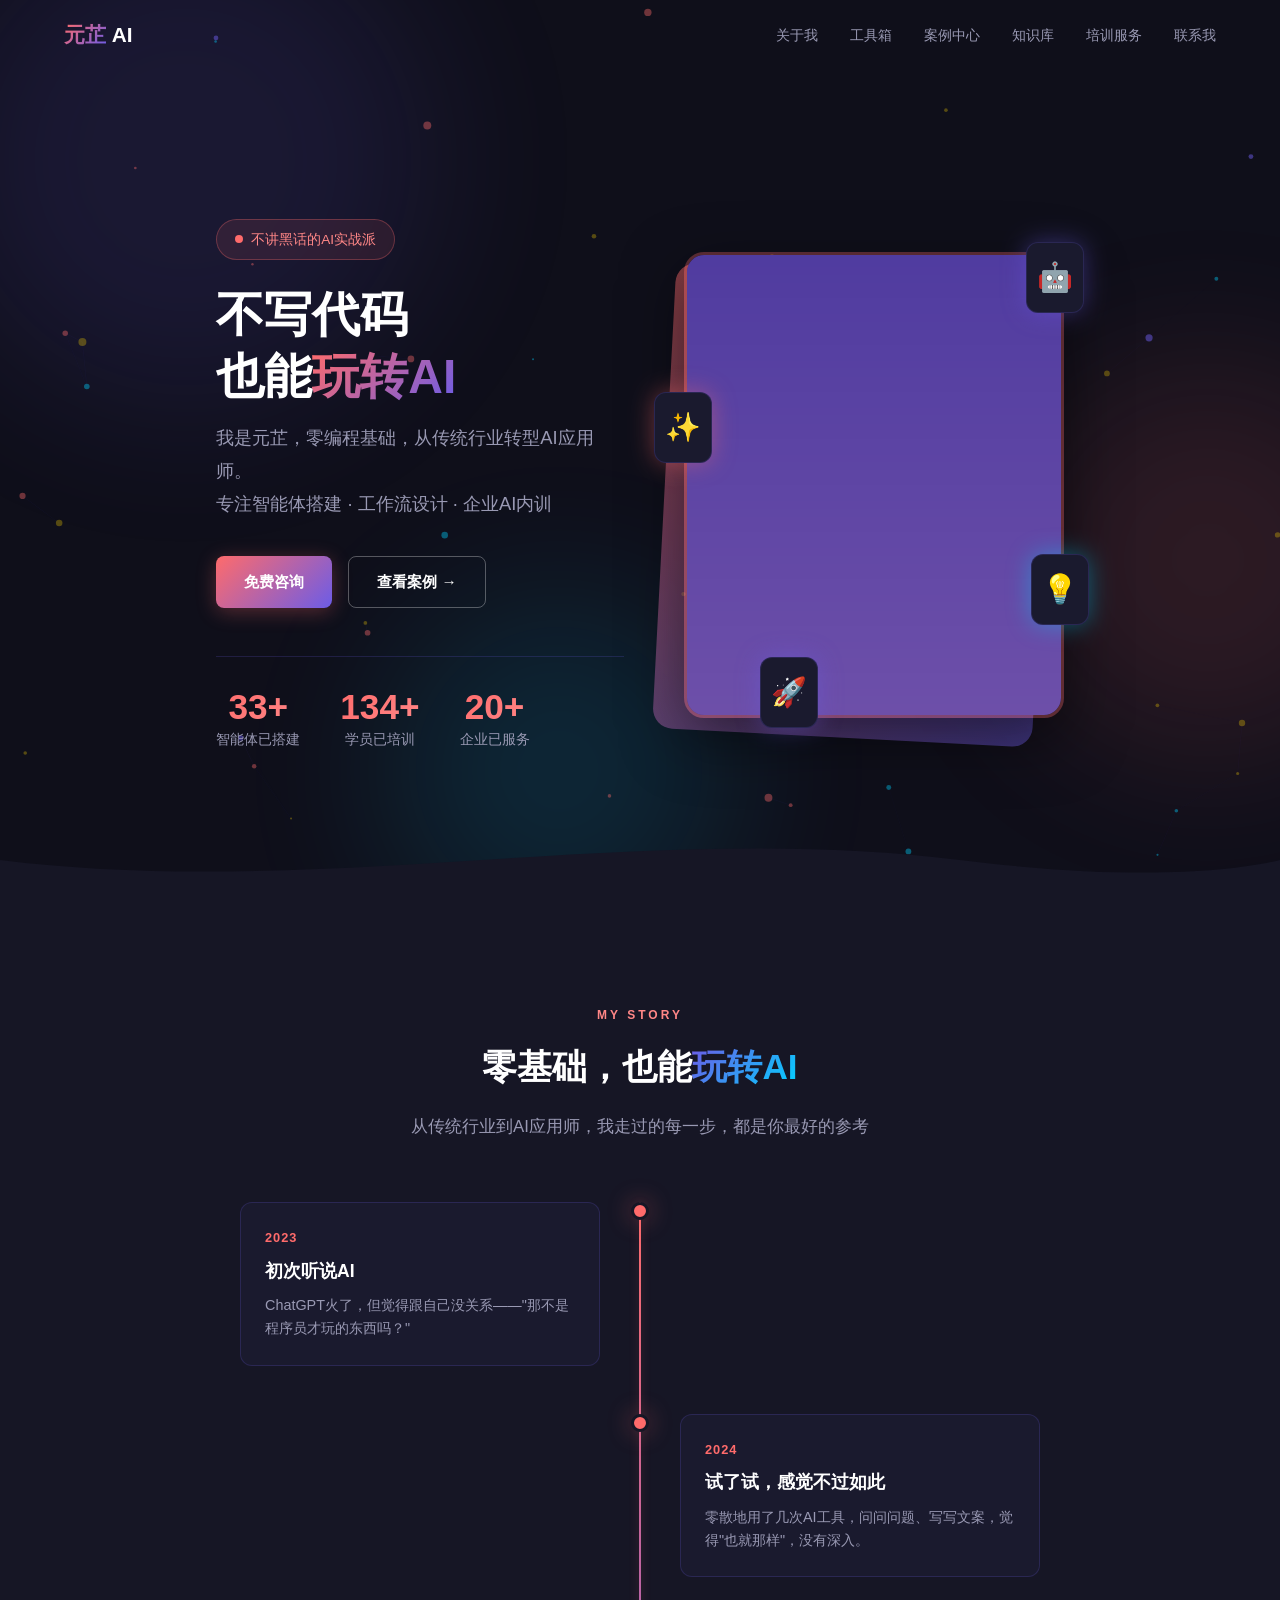
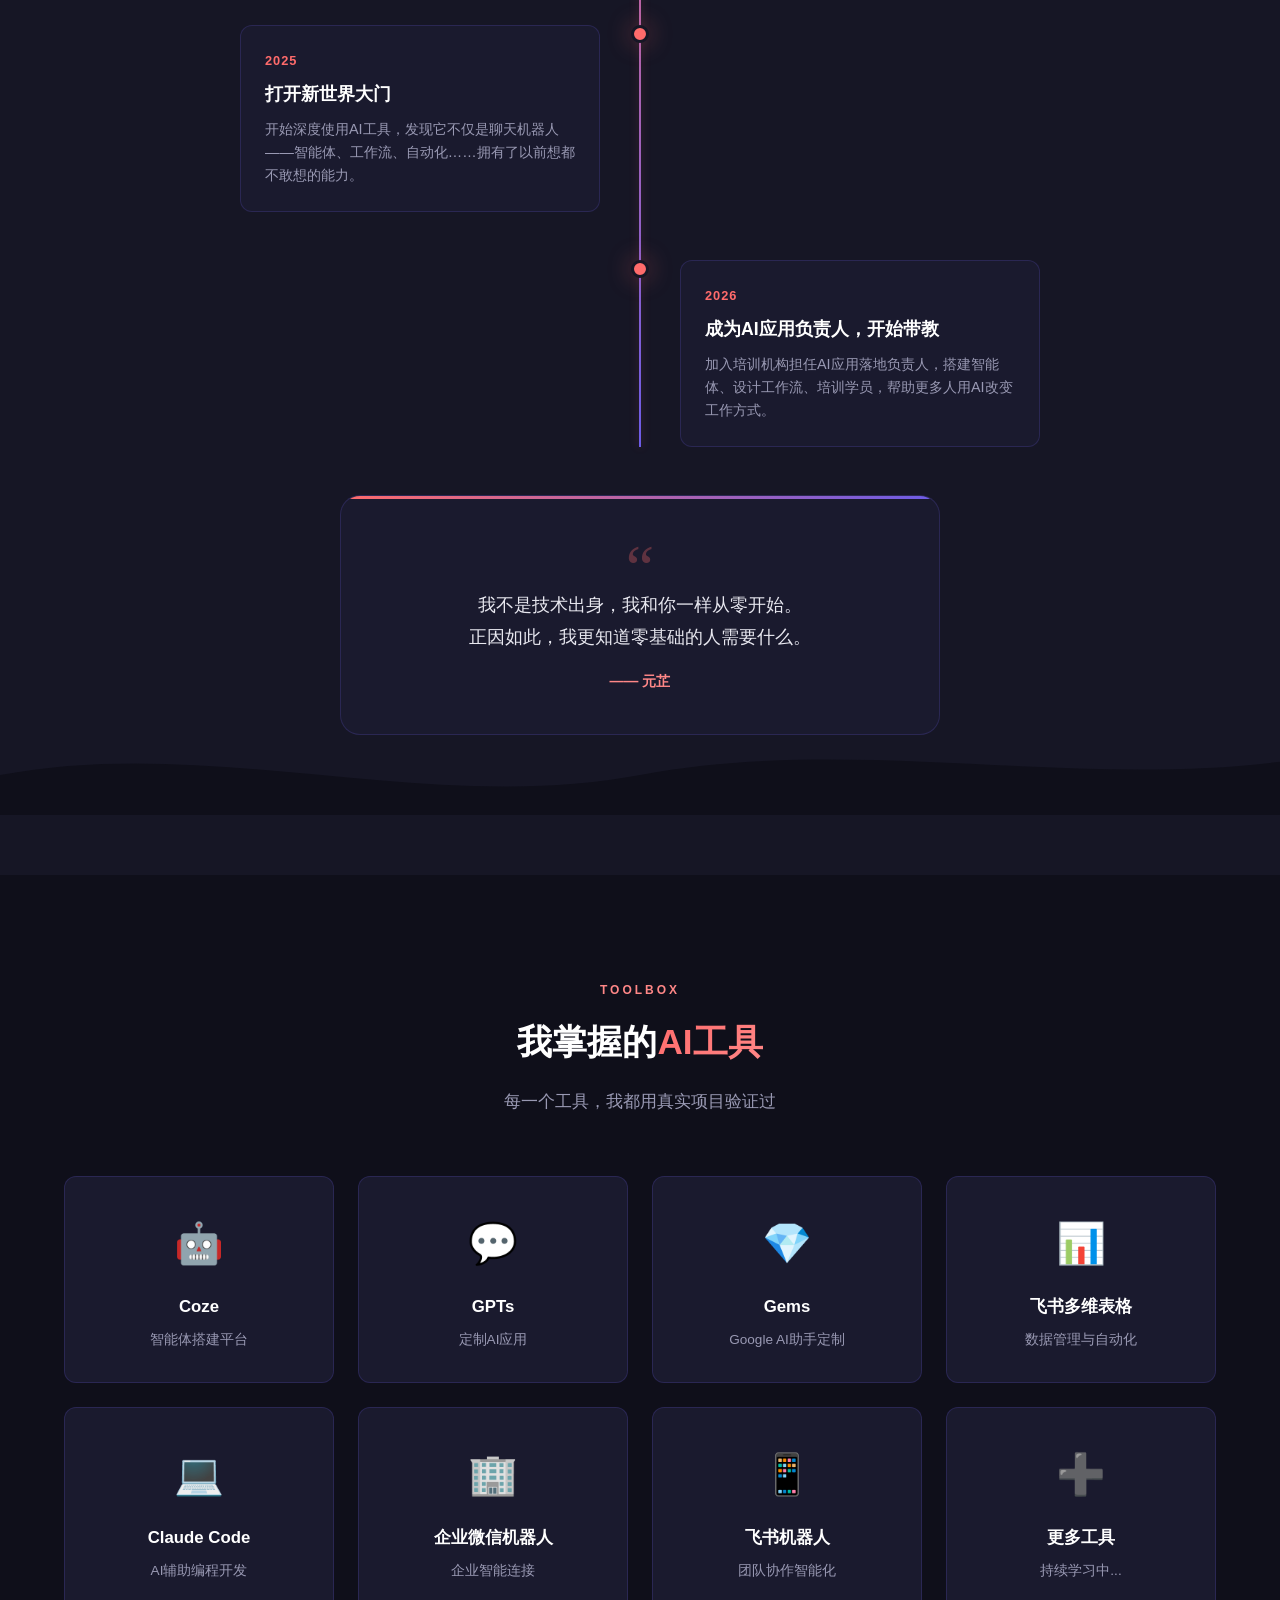
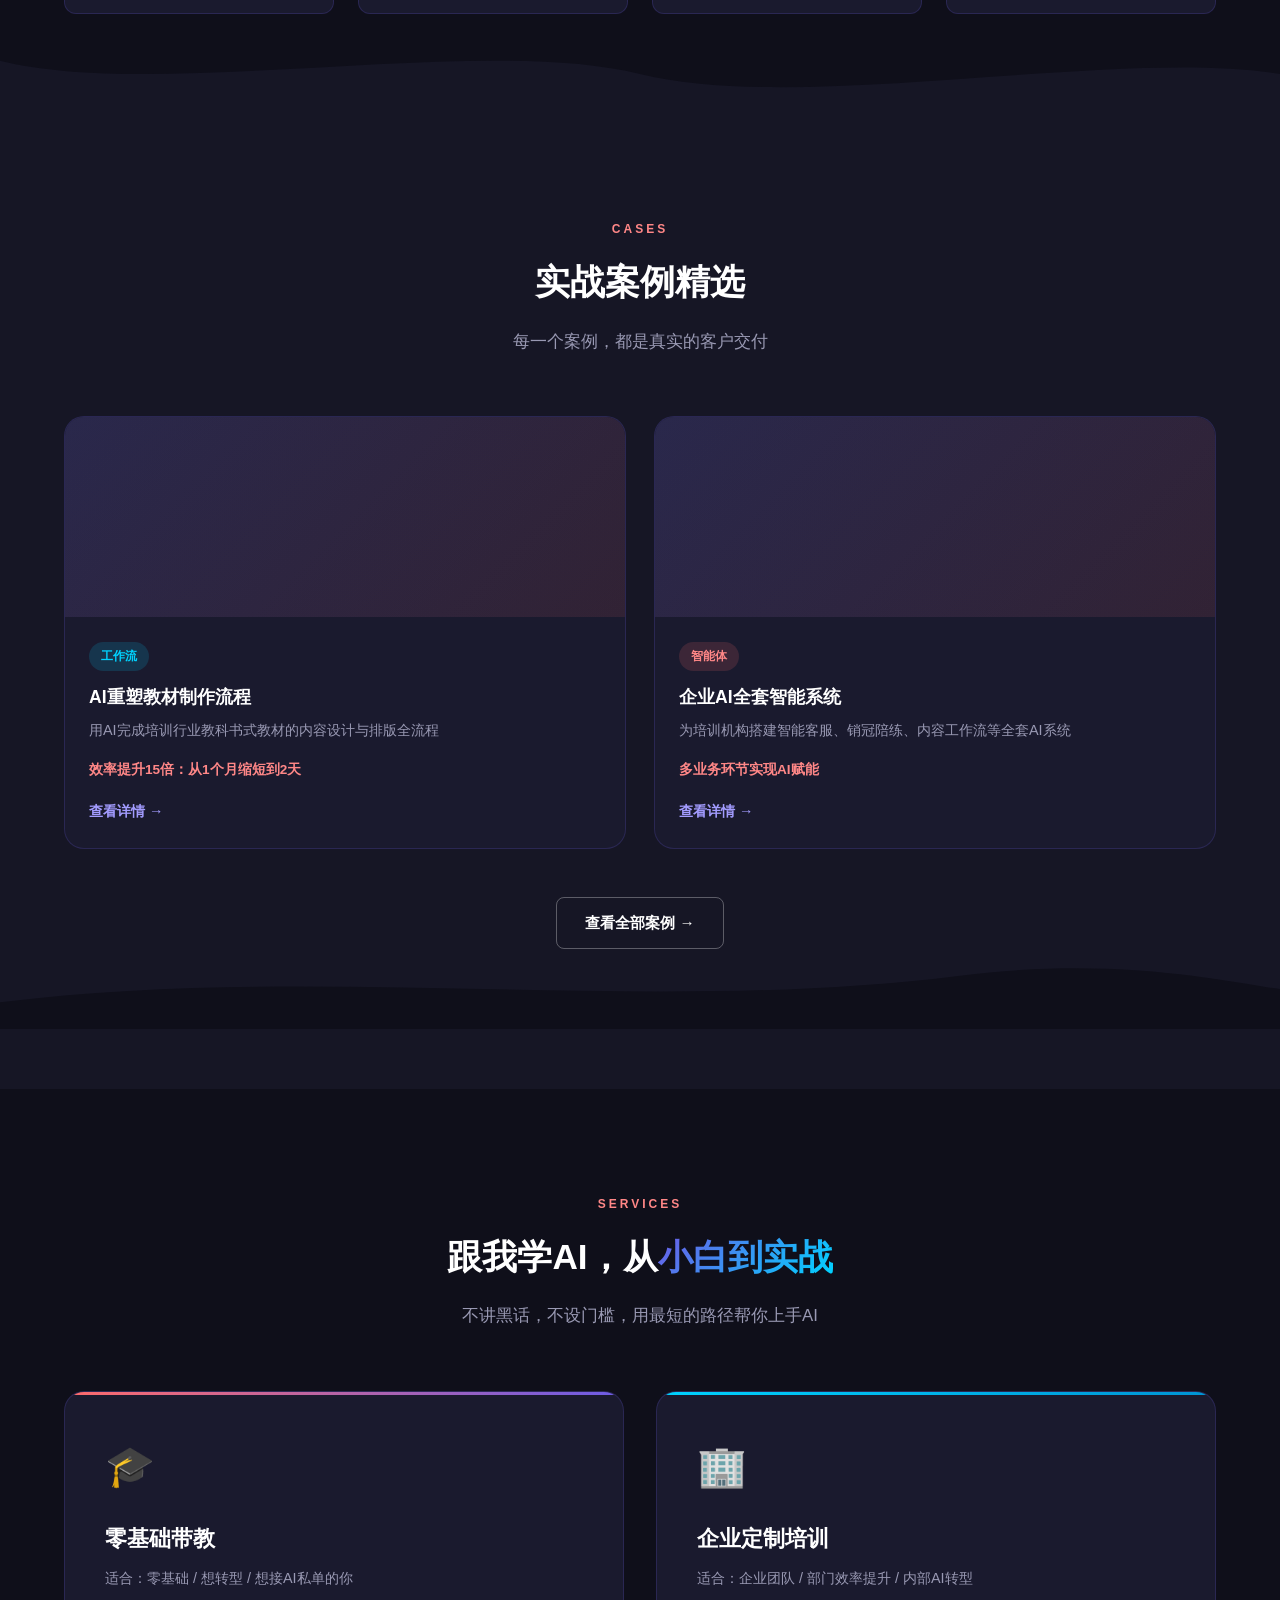
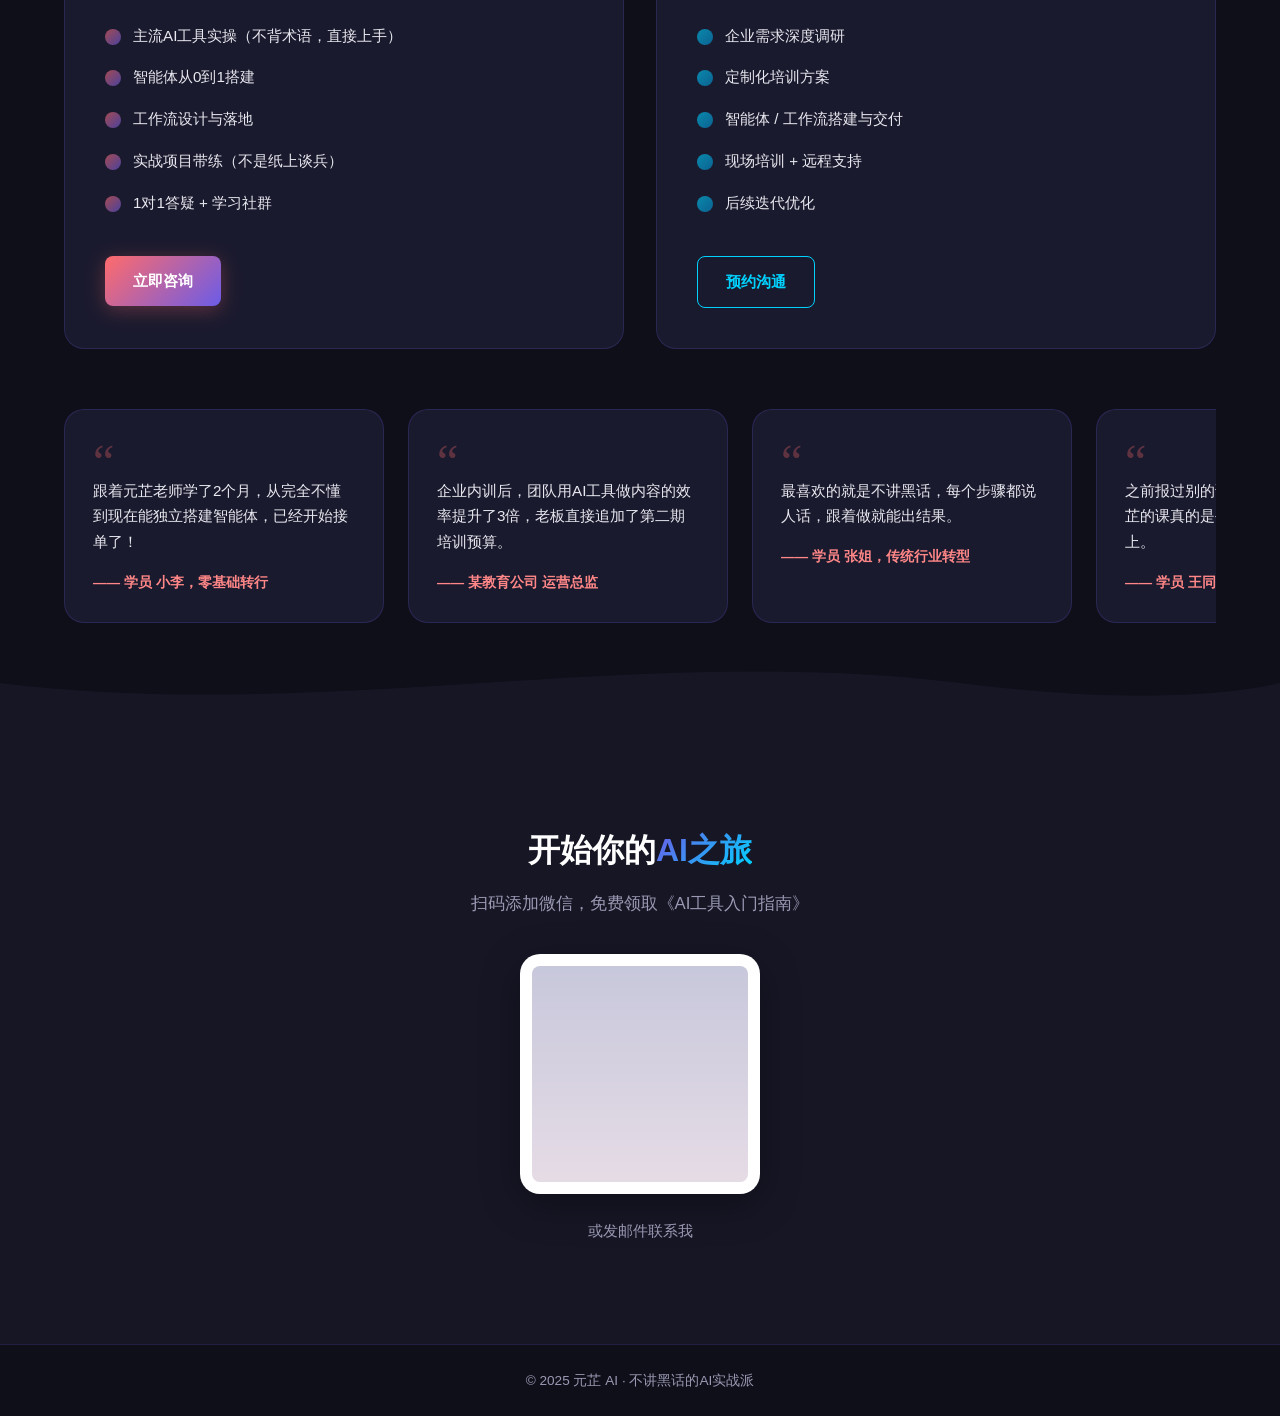
==== commit e0676625: "feat: 视觉大改版 - 动感设计升级 - 加入珊瑚橙对比色，画面更活泼 - 浮动光斑背景 + 粒子连线动画 - 波浪SVG分割线替代直线 - 照片区：倾斜底色 + 浮动装饰图标 - 卡片悬浮动效增" ====
--- a/index.html
+++ b/index.html
@@ -9,6 +9,13 @@
 </head>
 <body>
 
+  <!-- 浮动光斑背景 -->
+  <div class="floating-orbs">
+    <div class="orb orb-1"></div>
+    <div class="orb orb-2"></div>
+    <div class="orb orb-3"></div>
+  </div>
+
   <!-- 导航栏 -->
   <nav class="navbar" id="navbar">
     <div class="container">
@@ -31,9 +38,14 @@
 
   <!-- Hero 首屏 -->
   <section class="hero" id="hero">
+    <!-- 粒子画布 -->
+    <canvas id="particleCanvas" class="particle-canvas"></canvas>
     <div class="container">
       <div class="hero-content">
-        <div class="hero-tag">不讲黑话的AI实战派</div>
+        <div class="hero-tag">
+          <span class="tag-dot"></span>
+          不讲黑话的AI实战派
+        </div>
         <h1 class="hero-title">
           不写代码<br>
           也能<span class="highlight">玩转AI</span>
@@ -43,7 +55,10 @@
           专注智能体搭建 · 工作流设计 · 企业AI内训
         </p>
         <div class="hero-buttons">
-          <a href="#contact" class="btn btn-primary">免费咨询</a>
+          <a href="#contact" class="btn btn-primary">
+            <span>免费咨询</span>
+            <div class="btn-glow"></div>
+          </a>
           <a href="cases.html" class="btn btn-outline">查看案例 &rarr;</a>
         </div>
         <div class="hero-stats">
@@ -62,8 +77,23 @@
         </div>
       </div>
       <div class="hero-image">
-        <img src="assets/images/avatar.jpg" alt="元芷">
-      </div>
+        <div class="hero-image-decoration"></div>
+        <div class="hero-image-frame">
+          <img src="assets/images/avatar.jpg" alt="元芷">
+        </div>
+        <!-- 浮动装饰图标 -->
+        <div class="floating-icon fi-1">&#x1f916;</div>
+        <div class="floating-icon fi-2">&#x2728;</div>
+        <div class="floating-icon fi-3">&#x1f4a1;</div>
+        <div class="floating-icon fi-4">&#x1f680;</div>
+      </div>
+    </div>
+
+    <!-- 波浪分割线 -->
+    <div class="wave-divider">
+      <svg viewBox="0 0 1440 120" preserveAspectRatio="none">
+        <path d="M0,60 C360,120 720,0 1080,60 C1260,90 1380,80 1440,60 L1440,120 L0,120 Z" fill="var(--bg-secondary)"/>
+      </svg>
     </div>
   </section>
 
@@ -72,12 +102,12 @@
     <div class="container">
       <div class="section-header">
         <div class="section-label">My Story</div>
-        <h2 class="section-title">零基础，也能玩转AI</h2>
+        <h2 class="section-title">零基础，也能<span class="text-gradient">玩转AI</span></h2>
         <p class="section-subtitle">从传统行业到AI应用师，我走过的每一步，都是你最好的参考</p>
       </div>
 
       <div class="timeline">
-        <div class="timeline-item">
+        <div class="timeline-item" data-animate="left">
           <div class="timeline-dot"></div>
           <div class="timeline-content">
             <div class="timeline-year">2023</div>
@@ -85,7 +115,7 @@
             <div class="timeline-desc">ChatGPT火了，但觉得跟自己没关系——"那不是程序员才玩的东西吗？"</div>
           </div>
         </div>
-        <div class="timeline-item">
+        <div class="timeline-item" data-animate="right">
           <div class="timeline-dot"></div>
           <div class="timeline-content">
             <div class="timeline-year">2024</div>
@@ -93,7 +123,7 @@
             <div class="timeline-desc">零散地用了几次AI工具，问问问题、写写文案，觉得"也就那样"，没有深入。</div>
           </div>
         </div>
-        <div class="timeline-item">
+        <div class="timeline-item" data-animate="left">
           <div class="timeline-dot"></div>
           <div class="timeline-content">
             <div class="timeline-year">2025</div>
@@ -101,7 +131,7 @@
             <div class="timeline-desc">开始深度使用AI工具，发现它不仅是聊天机器人——智能体、工作流、自动化……拥有了以前想都不敢想的能力。</div>
           </div>
         </div>
-        <div class="timeline-item">
+        <div class="timeline-item" data-animate="right">
           <div class="timeline-dot"></div>
           <div class="timeline-content">
             <div class="timeline-year">2026</div>
@@ -112,9 +142,17 @@
       </div>
 
       <div class="about-quote">
-        <p>"我不是技术出身，我和你一样从零开始。<br>正因如此，我更知道零基础的人需要什么。"</p>
+        <div class="quote-mark">&ldquo;</div>
+        <p>我不是技术出身，我和你一样从零开始。<br>正因如此，我更知道零基础的人需要什么。</p>
         <div class="author">—— 元芷</div>
       </div>
+    </div>
+
+    <!-- 波浪分割线 -->
+    <div class="wave-divider wave-flip">
+      <svg viewBox="0 0 1440 120" preserveAspectRatio="none">
+        <path d="M0,60 C240,0 480,120 720,60 C960,0 1200,80 1440,40 L1440,120 L0,120 Z" fill="var(--bg-primary)"/>
+      </svg>
     </div>
   </section>
 
@@ -123,12 +161,19 @@
     <div class="container">
       <div class="section-header">
         <div class="section-label">Toolbox</div>
-        <h2 class="section-title">我掌握的AI工具</h2>
+        <h2 class="section-title">我掌握的<span class="text-gradient-coral">AI工具</span></h2>
         <p class="section-subtitle">每一个工具，我都用真实项目验证过</p>
       </div>
       <div class="tools-grid" id="toolsGrid">
         <!-- 由 JS 数据驱动渲染 -->
       </div>
+    </div>
+
+    <!-- 波浪分割线 -->
+    <div class="wave-divider">
+      <svg viewBox="0 0 1440 120" preserveAspectRatio="none">
+        <path d="M0,40 C180,100 540,0 720,60 C900,120 1260,20 1440,60 L1440,120 L0,120 Z" fill="var(--bg-secondary)"/>
+      </svg>
     </div>
   </section>
 
@@ -147,6 +192,12 @@
         <a href="cases.html" class="btn btn-outline">查看全部案例 &rarr;</a>
       </div>
     </div>
+
+    <div class="wave-divider wave-flip">
+      <svg viewBox="0 0 1440 120" preserveAspectRatio="none">
+        <path d="M0,80 C360,20 720,100 1080,40 C1260,10 1380,50 1440,60 L1440,120 L0,120 Z" fill="var(--bg-primary)"/>
+      </svg>
+    </div>
   </section>
 
   <!-- 培训服务 -->
@@ -154,12 +205,12 @@
     <div class="container">
       <div class="section-header">
         <div class="section-label">Services</div>
-        <h2 class="section-title">跟我学AI，从小白到实战</h2>
+        <h2 class="section-title">跟我学AI，从<span class="text-gradient">小白到实战</span></h2>
         <p class="section-subtitle">不讲黑话，不设门槛，用最短的路径帮你上手AI</p>
       </div>
 
       <div class="services-grid">
-        <div class="service-card personal">
+        <div class="service-card personal" data-animate="left">
           <div class="service-icon">&#x1f393;</div>
           <h3 class="service-title">零基础带教</h3>
           <p class="service-for">适合：零基础 / 想转型 / 想接AI私单的你</p>
@@ -170,10 +221,10 @@
             <li>实战项目带练（不是纸上谈兵）</li>
             <li>1对1答疑 + 学习社群</li>
           </ul>
-          <a href="#contact" class="btn btn-primary">立即咨询</a>
-        </div>
-
-        <div class="service-card enterprise">
+          <a href="#contact" class="btn btn-primary"><span>立即咨询</span><div class="btn-glow"></div></a>
+        </div>
+
+        <div class="service-card enterprise" data-animate="right">
           <div class="service-icon">&#x1f3e2;</div>
           <h3 class="service-title">企业定制培训</h3>
           <p class="service-for">适合：企业团队 / 部门效率提升 / 内部AI转型</p>
@@ -192,49 +243,65 @@
       <div class="testimonials">
         <div class="testimonials-track" id="testimonialsTrack">
           <div class="testimonial-card">
-            <div class="testimonial-text">"跟着元芷老师学了2个月，从完全不懂到现在能独立搭建智能体，已经开始接单了！"</div>
+            <div class="testimonial-quote">&ldquo;</div>
+            <div class="testimonial-text">跟着元芷老师学了2个月，从完全不懂到现在能独立搭建智能体，已经开始接单了！</div>
             <div class="testimonial-author">—— 学员 小李，零基础转行</div>
           </div>
           <div class="testimonial-card">
-            <div class="testimonial-text">"企业内训后，团队用AI工具做内容的效率提升了3倍，老板直接追加了第二期培训预算。"</div>
+            <div class="testimonial-quote">&ldquo;</div>
+            <div class="testimonial-text">企业内训后，团队用AI工具做内容的效率提升了3倍，老板直接追加了第二期培训预算。</div>
             <div class="testimonial-author">—— 某教育公司 运营总监</div>
           </div>
           <div class="testimonial-card">
-            <div class="testimonial-text">"最喜欢的就是不讲黑话，每个步骤都说人话，跟着做就能出结果。"</div>
+            <div class="testimonial-quote">&ldquo;</div>
+            <div class="testimonial-text">最喜欢的就是不讲黑话，每个步骤都说人话，跟着做就能出结果。</div>
             <div class="testimonial-author">—— 学员 张姐，传统行业转型</div>
           </div>
           <div class="testimonial-card">
-            <div class="testimonial-text">"之前报过别的课，全是术语听不懂。元芷的课真的是手把手带，小白也能跟上。"</div>
+            <div class="testimonial-quote">&ldquo;</div>
+            <div class="testimonial-text">之前报过别的课，全是术语听不懂。元芷的课真的是手把手带，小白也能跟上。</div>
             <div class="testimonial-author">—— 学员 王同学，大学生</div>
           </div>
           <!-- 复制一份用于无缝滚动 -->
           <div class="testimonial-card">
-            <div class="testimonial-text">"跟着元芷老师学了2个月，从完全不懂到现在能独立搭建智能体，已经开始接单了！"</div>
+            <div class="testimonial-quote">&ldquo;</div>
+            <div class="testimonial-text">跟着元芷老师学了2个月，从完全不懂到现在能独立搭建智能体，已经开始接单了！</div>
             <div class="testimonial-author">—— 学员 小李，零基础转行</div>
           </div>
           <div class="testimonial-card">
-            <div class="testimonial-text">"企业内训后，团队用AI工具做内容的效率提升了3倍，老板直接追加了第二期培训预算。"</div>
+            <div class="testimonial-quote">&ldquo;</div>
+            <div class="testimonial-text">企业内训后，团队用AI工具做内容的效率提升了3倍，老板直接追加了第二期培训预算。</div>
             <div class="testimonial-author">—— 某教育公司 运营总监</div>
           </div>
           <div class="testimonial-card">
-            <div class="testimonial-text">"最喜欢的就是不讲黑话，每个步骤都说人话，跟着做就能出结果。"</div>
+            <div class="testimonial-quote">&ldquo;</div>
+            <div class="testimonial-text">最喜欢的就是不讲黑话，每个步骤都说人话，跟着做就能出结果。</div>
             <div class="testimonial-author">—— 学员 张姐，传统行业转型</div>
           </div>
           <div class="testimonial-card">
-            <div class="testimonial-text">"之前报过别的课，全是术语听不懂。元芷的课真的是手把手带，小白也能跟上。"</div>
+            <div class="testimonial-quote">&ldquo;</div>
+            <div class="testimonial-text">之前报过别的课，全是术语听不懂。元芷的课真的是手把手带，小白也能跟上。</div>
             <div class="testimonial-author">—— 学员 王同学，大学生</div>
           </div>
         </div>
       </div>
+    </div>
+
+    <div class="wave-divider">
+      <svg viewBox="0 0 1440 120" preserveAspectRatio="none">
+        <path d="M0,60 C360,120 720,0 1080,60 C1260,90 1380,80 1440,60 L1440,120 L0,120 Z" fill="var(--bg-secondary)"/>
+      </svg>
     </div>
   </section>
 
   <!-- 联系我 -->
   <section class="section contact" id="contact">
     <div class="container">
-      <h2 class="contact-title">开始你的AI之旅</h2>
+      <h2 class="contact-title">开始你的<span class="text-gradient">AI之旅</span></h2>
       <p class="contact-subtitle">扫码添加微信，免费领取《AI工具入门指南》</p>
-      <img src="assets/images/qrcode.jpg" alt="微信二维码" class="contact-qr">
+      <div class="contact-qr-wrapper">
+        <img src="assets/images/qrcode.jpg" alt="微信二维码" class="contact-qr">
+      </div>
       <p class="contact-email">或发邮件联系我</p>
     </div>
   </section>
--- a/css/style.css
+++ b/css/style.css
@@ -1,9 +1,8 @@
 /* ============================================
-   元芷 AI Portfolio - 全局样式
-   配色：深空蓝黑 + 科技紫 + 亮青蓝 + 金色点缀
+   元芷 AI Portfolio - 全局样式 v2.0
+   配色：深空蓝黑 + 科技紫 + 亮青蓝 + 珊瑚橙(对比色) + 金色
    ============================================ */
 
-/* --- CSS 变量 --- */
 :root {
   --bg-primary: #0f0f1a;
   --bg-secondary: #161625;
@@ -13,15 +12,20 @@
   --color-purple-light: #a29bfe;
   --color-cyan: #00d2ff;
   --color-gold: #ffd700;
+  --color-coral: #ff6b6b;
+  --color-coral-light: #ff8787;
   --color-text: #e8e8f0;
   --color-text-secondary: #9999b3;
   --color-white: #ffffff;
   --color-border: rgba(108, 92, 231, 0.2);
-  --glow-purple: 0 0 20px rgba(108, 92, 231, 0.3);
-  --glow-cyan: 0 0 20px rgba(0, 210, 255, 0.3);
+  --glow-purple: 0 0 25px rgba(108, 92, 231, 0.4);
+  --glow-cyan: 0 0 25px rgba(0, 210, 255, 0.4);
+  --glow-coral: 0 0 25px rgba(255, 107, 107, 0.4);
   --gradient-purple: linear-gradient(135deg, #6c5ce7, #a29bfe);
   --gradient-cyan: linear-gradient(135deg, #00d2ff, #0093d4);
+  --gradient-coral: linear-gradient(135deg, #ff6b6b, #ff8787);
   --gradient-mixed: linear-gradient(135deg, #6c5ce7, #00d2ff);
+  --gradient-warm: linear-gradient(135deg, #ff6b6b, #6c5ce7);
   --radius: 12px;
   --radius-lg: 20px;
   --max-width: 1200px;
@@ -29,1376 +33,331 @@
   --transition: all 0.3s ease;
 }
 
-/* --- Reset --- */
-*, *::before, *::after {
-  margin: 0;
-  padding: 0;
-  box-sizing: border-box;
-}
-
-html {
-  scroll-behavior: smooth;
-  font-size: 16px;
-}
-
-body {
-  font-family: -apple-system, BlinkMacSystemFont, "Segoe UI", "PingFang SC", "Hiragino Sans GB", "Microsoft YaHei", "Helvetica Neue", Arial, sans-serif;
-  background: var(--bg-primary);
-  color: var(--color-text);
-  line-height: 1.7;
-  overflow-x: hidden;
-}
-
-a {
-  text-decoration: none;
-  color: inherit;
-  transition: var(--transition);
-}
-
-ul, ol {
-  list-style: none;
-}
-
-img {
-  max-width: 100%;
-  display: block;
-}
-
-.container {
-  max-width: var(--max-width);
-  margin: 0 auto;
-  padding: 0 24px;
-}
-
-/* --- 通用区块 --- */
-.section {
-  padding: 100px 0;
-}
-
-.section-label {
-  display: inline-block;
-  font-size: 0.75rem;
-  letter-spacing: 3px;
-  text-transform: uppercase;
-  color: var(--color-purple-light);
-  margin-bottom: 12px;
-  font-weight: 600;
-}
-
-.section-title {
-  font-size: 2.2rem;
-  font-weight: 700;
-  color: var(--color-white);
-  margin-bottom: 16px;
-}
-
-.section-subtitle {
-  font-size: 1.05rem;
-  color: var(--color-text-secondary);
-  margin-bottom: 48px;
-  max-width: 600px;
-}
-
-.section-header {
-  text-align: center;
-  margin-bottom: 60px;
-}
-
-.section-header .section-subtitle {
-  margin-left: auto;
-  margin-right: auto;
-}
-
-/* --- 导航栏 --- */
-.navbar {
-  position: fixed;
-  top: 0;
-  left: 0;
-  right: 0;
-  height: var(--nav-height);
-  z-index: 1000;
-  transition: var(--transition);
-  background: transparent;
-}
-
-.navbar.scrolled {
-  background: rgba(15, 15, 26, 0.9);
-  backdrop-filter: blur(20px);
-  border-bottom: 1px solid var(--color-border);
-}
-
-.navbar .container {
-  display: flex;
-  align-items: center;
-  justify-content: space-between;
-  height: 100%;
-}
-
-.nav-logo {
-  font-size: 1.3rem;
-  font-weight: 700;
-  color: var(--color-white);
-}
-
-.nav-logo span {
-  background: var(--gradient-purple);
-  -webkit-background-clip: text;
-  -webkit-text-fill-color: transparent;
-  background-clip: text;
-}
-
-.nav-links {
-  display: flex;
-  align-items: center;
-  gap: 32px;
-}
-
-.nav-links a {
-  font-size: 0.9rem;
-  color: var(--color-text-secondary);
-  font-weight: 500;
-  position: relative;
-}
-
-.nav-links a:hover {
-  color: var(--color-white);
-}
-
-.nav-links a::after {
-  content: '';
-  position: absolute;
-  bottom: -4px;
-  left: 0;
-  width: 0;
-  height: 2px;
-  background: var(--gradient-purple);
-  transition: var(--transition);
-}
-
-.nav-links a:hover::after {
-  width: 100%;
-}
-
-/* 汉堡菜单 */
-.nav-toggle {
-  display: none;
-  flex-direction: column;
-  gap: 5px;
-  cursor: pointer;
-  padding: 4px;
-}
-
-.nav-toggle span {
-  display: block;
-  width: 24px;
-  height: 2px;
-  background: var(--color-white);
-  transition: var(--transition);
-}
-
-.nav-toggle.active span:nth-child(1) {
-  transform: rotate(45deg) translate(5px, 5px);
-}
-
-.nav-toggle.active span:nth-child(2) {
-  opacity: 0;
-}
-
-.nav-toggle.active span:nth-child(3) {
-  transform: rotate(-45deg) translate(5px, -5px);
-}
-
-/* --- 按钮 --- */
-.btn {
-  display: inline-flex;
-  align-items: center;
-  gap: 8px;
-  padding: 12px 28px;
-  border-radius: 8px;
-  font-size: 0.95rem;
-  font-weight: 600;
-  cursor: pointer;
-  border: none;
-  transition: var(--transition);
-}
-
-.btn-primary {
-  background: var(--gradient-purple);
-  color: var(--color-white);
-  box-shadow: 0 4px 15px rgba(108, 92, 231, 0.4);
-}
-
-.btn-primary:hover {
-  transform: translateY(-2px);
-  box-shadow: 0 6px 25px rgba(108, 92, 231, 0.5);
-}
-
-.btn-outline {
-  background: transparent;
-  color: var(--color-white);
-  border: 1px solid rgba(255, 255, 255, 0.3);
-}
-
-.btn-outline:hover {
-  border-color: var(--color-purple-light);
-  background: rgba(108, 92, 231, 0.1);
-}
-
-/* --- Hero --- */
-.hero {
-  min-height: 100vh;
-  display: flex;
-  align-items: center;
-  padding-top: var(--nav-height);
-  position: relative;
-  overflow: hidden;
-}
-
-.hero::before {
-  content: '';
-  position: absolute;
-  top: -200px;
-  right: -200px;
-  width: 600px;
-  height: 600px;
-  background: radial-gradient(circle, rgba(108, 92, 231, 0.15) 0%, transparent 70%);
-  pointer-events: none;
-}
-
-.hero::after {
-  content: '';
-  position: absolute;
-  bottom: -100px;
-  left: -100px;
-  width: 400px;
-  height: 400px;
-  background: radial-gradient(circle, rgba(0, 210, 255, 0.08) 0%, transparent 70%);
-  pointer-events: none;
-}
-
-.hero .container {
-  display: flex;
-  align-items: center;
-  gap: 60px;
-}
-
-.hero-content {
-  flex: 1;
-}
-
-.hero-tag {
-  display: inline-block;
-  padding: 6px 16px;
-  background: rgba(108, 92, 231, 0.15);
-  border: 1px solid rgba(108, 92, 231, 0.3);
-  border-radius: 20px;
-  font-size: 0.85rem;
-  color: var(--color-purple-light);
-  margin-bottom: 24px;
-}
-
-.hero-title {
-  font-size: 3rem;
-  font-weight: 800;
-  line-height: 1.3;
-  color: var(--color-white);
-  margin-bottom: 12px;
-}
-
-.hero-title .highlight {
-  background: var(--gradient-mixed);
-  -webkit-background-clip: text;
-  -webkit-text-fill-color: transparent;
-  background-clip: text;
-}
-
-.hero-subtitle {
-  font-size: 1.15rem;
-  color: var(--color-text-secondary);
-  margin-bottom: 36px;
-  line-height: 1.8;
-}
-
-.hero-buttons {
-  display: flex;
-  gap: 16px;
-  margin-bottom: 48px;
-}
-
-.hero-image {
-  flex: 0 0 380px;
-  position: relative;
-}
-
-.hero-image img {
-  width: 100%;
-  height: 460px;
-  object-fit: cover;
-  border-radius: var(--radius-lg);
-  border: 2px solid var(--color-border);
-  box-shadow: var(--glow-purple);
+/* === Reset === */
+*,*::before,*::after{margin:0;padding:0;box-sizing:border-box}
+html{scroll-behavior:smooth;font-size:16px}
+body{font-family:-apple-system,BlinkMacSystemFont,"Segoe UI","PingFang SC","Hiragino Sans GB","Microsoft YaHei","Helvetica Neue",Arial,sans-serif;background:var(--bg-primary);color:var(--color-text);line-height:1.7;overflow-x:hidden}
+a{text-decoration:none;color:inherit;transition:var(--transition)}
+ul,ol{list-style:none}
+img{max-width:100%;display:block}
+.container{max-width:var(--max-width);margin:0 auto;padding:0 24px}
+
+/* === 渐变文字 === */
+.text-gradient{background:var(--gradient-mixed);-webkit-background-clip:text;-webkit-text-fill-color:transparent;background-clip:text}
+.text-gradient-coral{background:var(--gradient-coral);-webkit-background-clip:text;-webkit-text-fill-color:transparent;background-clip:text}
+
+/* === 浮动光斑 === */
+.floating-orbs{position:fixed;top:0;left:0;width:100%;height:100%;pointer-events:none;z-index:0;overflow:hidden}
+.orb{position:absolute;border-radius:50%;filter:blur(80px);opacity:0.12;animation:orb-drift 20s ease-in-out infinite}
+.orb-1{width:500px;height:500px;background:var(--color-purple);top:-10%;left:-5%;animation-delay:0s}
+.orb-2{width:400px;height:400px;background:var(--color-coral);top:40%;right:-10%;animation-delay:-7s;animation-duration:25s}
+.orb-3{width:350px;height:350px;background:var(--color-cyan);bottom:-5%;left:30%;animation-delay:-14s;animation-duration:22s}
+
+@keyframes orb-drift{
+  0%,100%{transform:translate(0,0) scale(1)}
+  25%{transform:translate(60px,-40px) scale(1.1)}
+  50%{transform:translate(-30px,60px) scale(0.95)}
+  75%{transform:translate(40px,30px) scale(1.05)}
+}
+
+/* === 波浪分割 === */
+.wave-divider{position:absolute;bottom:0;left:0;width:100%;line-height:0;z-index:2}
+.wave-divider svg{width:100%;height:80px;display:block}
+.wave-flip{bottom:auto;top:auto}
+
+/* === 粒子画布 === */
+.particle-canvas{position:absolute;top:0;left:0;width:100%;height:100%;z-index:0;pointer-events:none}
+
+/* === 通用区块 === */
+.section{padding:100px 0;position:relative;z-index:1}
+.section-label{display:inline-block;font-size:0.75rem;letter-spacing:3px;text-transform:uppercase;color:var(--color-coral-light);margin-bottom:12px;font-weight:600}
+.section-title{font-size:2.2rem;font-weight:700;color:var(--color-white);margin-bottom:16px}
+.section-subtitle{font-size:1.05rem;color:var(--color-text-secondary);margin-bottom:48px;max-width:600px}
+.section-header{text-align:center;margin-bottom:60px}
+.section-header .section-subtitle{margin-left:auto;margin-right:auto}
+
+/* === 导航栏 === */
+.navbar{position:fixed;top:0;left:0;right:0;height:var(--nav-height);z-index:1000;transition:var(--transition);background:transparent}
+.navbar.scrolled{background:rgba(15,15,26,0.85);backdrop-filter:blur(20px);border-bottom:1px solid var(--color-border)}
+.navbar .container{display:flex;align-items:center;justify-content:space-between;height:100%}
+.nav-logo{font-size:1.3rem;font-weight:700;color:var(--color-white)}
+.nav-logo span{background:var(--gradient-warm);-webkit-background-clip:text;-webkit-text-fill-color:transparent;background-clip:text}
+.nav-links{display:flex;align-items:center;gap:32px}
+.nav-links a{font-size:0.9rem;color:var(--color-text-secondary);font-weight:500;position:relative}
+.nav-links a:hover{color:var(--color-white)}
+.nav-links a::after{content:'';position:absolute;bottom:-4px;left:0;width:0;height:2px;background:var(--gradient-warm);transition:var(--transition)}
+.nav-links a:hover::after{width:100%}
+.nav-toggle{display:none;flex-direction:column;gap:5px;cursor:pointer;padding:4px}
+.nav-toggle span{display:block;width:24px;height:2px;background:var(--color-white);transition:var(--transition)}
+.nav-toggle.active span:nth-child(1){transform:rotate(45deg) translate(5px,5px)}
+.nav-toggle.active span:nth-child(2){opacity:0}
+.nav-toggle.active span:nth-child(3){transform:rotate(-45deg) translate(5px,-5px)}
+
+/* === 按钮 === */
+.btn{display:inline-flex;align-items:center;gap:8px;padding:12px 28px;border-radius:8px;font-size:0.95rem;font-weight:600;cursor:pointer;border:none;transition:var(--transition);position:relative;overflow:hidden}
+.btn-primary{background:var(--gradient-warm);color:var(--color-white);box-shadow:0 4px 20px rgba(255,107,107,0.3)}
+.btn-primary:hover{transform:translateY(-2px);box-shadow:0 6px 30px rgba(255,107,107,0.5)}
+.btn-glow{position:absolute;top:50%;left:50%;width:0;height:0;border-radius:50%;background:rgba(255,255,255,0.2);transform:translate(-50%,-50%);transition:width 0.6s ease,height 0.6s ease}
+.btn-primary:hover .btn-glow{width:300px;height:300px}
+.btn-outline{background:transparent;color:var(--color-white);border:1px solid rgba(255,255,255,0.3)}
+.btn-outline:hover{border-color:var(--color-coral-light);background:rgba(255,107,107,0.1);color:var(--color-coral-light)}
+
+/* === Hero === */
+.hero{min-height:100vh;display:flex;align-items:center;padding-top:var(--nav-height);position:relative;overflow:hidden;z-index:1}
+.hero .container{display:flex;align-items:center;gap:60px;position:relative;z-index:2}
+.hero-content{flex:1}
+.hero-tag{display:inline-flex;align-items:center;gap:8px;padding:8px 18px;background:rgba(255,107,107,0.1);border:1px solid rgba(255,107,107,0.3);border-radius:24px;font-size:0.85rem;color:var(--color-coral-light);margin-bottom:24px}
+.tag-dot{width:8px;height:8px;border-radius:50%;background:var(--color-coral);animation:pulse 2s ease-in-out infinite}
+.hero-title{font-size:3rem;font-weight:800;line-height:1.3;color:var(--color-white);margin-bottom:12px}
+.hero-title .highlight{background:var(--gradient-warm);-webkit-background-clip:text;-webkit-text-fill-color:transparent;background-clip:text}
+.hero-subtitle{font-size:1.15rem;color:var(--color-text-secondary);margin-bottom:36px;line-height:1.8}
+.hero-buttons{display:flex;gap:16px;margin-bottom:48px}
+
+/* Hero 照片 - 动感设计 */
+.hero-image{flex:0 0 380px;position:relative}
+.hero-image-decoration{position:absolute;top:20px;left:-20px;right:20px;bottom:-20px;background:var(--gradient-warm);border-radius:var(--radius-lg);transform:rotate(3deg);opacity:0.5;z-index:0}
+.hero-image-frame{position:relative;z-index:1;border-radius:var(--radius-lg);overflow:hidden;border:3px solid rgba(255,107,107,0.3);box-shadow:0 20px 60px rgba(0,0,0,0.5)}
+.hero-image-frame img{width:100%;height:460px;object-fit:cover;transition:transform 0.5s ease}
+.hero-image:hover .hero-image-frame img{transform:scale(1.03)}
+
+/* 浮动装饰图标 */
+.floating-icon{position:absolute;font-size:1.8rem;z-index:3;animation:float 3s ease-in-out infinite;background:var(--bg-card);padding:10px;border-radius:12px;border:1px solid var(--color-border);box-shadow:var(--glow-purple)}
+.fi-1{top:-10px;right:-20px;animation-delay:0s}
+.fi-2{top:30%;left:-30px;animation-delay:-0.8s;box-shadow:var(--glow-coral)}
+.fi-3{bottom:20%;right:-25px;animation-delay:-1.5s;box-shadow:var(--glow-cyan)}
+.fi-4{bottom:-10px;left:20%;animation-delay:-2.2s}
+
+@keyframes float{
+  0%,100%{transform:translateY(0)}
+  50%{transform:translateY(-12px)}
+}
+
+@keyframes pulse{
+  0%,100%{opacity:1;transform:scale(1)}
+  50%{opacity:0.5;transform:scale(1.5)}
 }
 
 /* 统计数字 */
-.hero-stats {
-  display: flex;
-  gap: 40px;
-  padding-top: 32px;
-  border-top: 1px solid var(--color-border);
-}
-
-.stat-item {
-  text-align: center;
-}
-
-.stat-number {
-  font-size: 2.2rem;
-  font-weight: 800;
-  color: var(--color-gold);
-  line-height: 1;
-  margin-bottom: 4px;
-}
-
-.stat-label {
-  font-size: 0.85rem;
-  color: var(--color-text-secondary);
-}
-
-/* --- 关于我 / 时间线 --- */
-.about {
-  background: var(--bg-secondary);
-}
-
-.timeline {
-  position: relative;
-  max-width: 800px;
-  margin: 0 auto 48px;
-}
-
-.timeline::before {
-  content: '';
-  position: absolute;
-  left: 50%;
-  transform: translateX(-50%);
-  top: 0;
-  bottom: 0;
-  width: 2px;
-  background: var(--gradient-purple);
-}
-
-.timeline-item {
-  display: flex;
-  align-items: flex-start;
-  margin-bottom: 48px;
-  position: relative;
-}
-
-.timeline-item:nth-child(odd) {
-  flex-direction: row;
-}
-
-.timeline-item:nth-child(even) {
-  flex-direction: row-reverse;
-}
-
-.timeline-dot {
-  position: absolute;
-  left: 50%;
-  transform: translateX(-50%);
-  width: 16px;
-  height: 16px;
-  border-radius: 50%;
-  background: var(--color-purple);
-  border: 3px solid var(--bg-secondary);
-  box-shadow: var(--glow-purple);
-  z-index: 2;
-}
-
-.timeline-content {
-  width: 45%;
-  background: var(--bg-card);
-  padding: 24px;
-  border-radius: var(--radius);
-  border: 1px solid var(--color-border);
-}
-
-.timeline-item:nth-child(odd) .timeline-content {
-  margin-right: auto;
-}
-
-.timeline-item:nth-child(even) .timeline-content {
-  margin-left: auto;
-}
-
-.timeline-year {
-  font-size: 0.8rem;
-  color: var(--color-cyan);
-  font-weight: 700;
-  letter-spacing: 1px;
-  margin-bottom: 8px;
-}
-
-.timeline-title {
-  font-size: 1.1rem;
-  font-weight: 700;
-  color: var(--color-white);
-  margin-bottom: 8px;
-}
-
-.timeline-desc {
-  font-size: 0.9rem;
-  color: var(--color-text-secondary);
-  line-height: 1.6;
-}
-
-.about-quote {
-  max-width: 600px;
-  margin: 0 auto;
-  text-align: center;
-  padding: 32px;
-  background: var(--bg-card);
-  border-radius: var(--radius);
-  border-left: 3px solid var(--color-purple);
-}
-
-.about-quote p {
-  font-size: 1.1rem;
-  font-style: italic;
-  color: var(--color-text);
-  line-height: 1.8;
-}
-
-.about-quote .author {
-  margin-top: 12px;
-  font-size: 0.9rem;
-  color: var(--color-purple-light);
-  font-style: normal;
-}
-
-/* --- 工具箱 --- */
-.tools-grid {
-  display: grid;
-  grid-template-columns: repeat(4, 1fr);
-  gap: 24px;
-}
-
-.tool-card {
-  background: var(--bg-card);
-  border: 1px solid var(--color-border);
-  border-radius: var(--radius);
-  padding: 32px 24px;
-  text-align: center;
-  transition: var(--transition);
-  cursor: default;
-}
-
-.tool-card:hover {
-  transform: translateY(-5px);
-  border-color: var(--color-purple);
-  box-shadow: var(--glow-purple);
-  background: var(--bg-card-hover);
-}
-
-.tool-icon {
-  font-size: 2.5rem;
-  margin-bottom: 16px;
-}
-
-.tool-name {
-  font-size: 1.05rem;
-  font-weight: 700;
-  color: var(--color-white);
-  margin-bottom: 8px;
-}
-
-.tool-desc {
-  font-size: 0.85rem;
-  color: var(--color-text-secondary);
-  line-height: 1.5;
-}
-
-/* --- 案例精选（首页） --- */
-.cases-preview {
-  background: var(--bg-secondary);
-}
-
-.cases-grid {
-  display: grid;
-  grid-template-columns: repeat(3, 1fr);
-  gap: 28px;
-}
-
-.case-card {
-  background: var(--bg-card);
-  border: 1px solid var(--color-border);
-  border-radius: var(--radius);
-  overflow: hidden;
-  transition: var(--transition);
-}
-
-.case-card:hover {
-  transform: translateY(-5px);
-  border-color: var(--color-purple);
-  box-shadow: var(--glow-purple);
-}
-
-.case-cover {
-  width: 100%;
-  height: 200px;
-  object-fit: cover;
-  background: var(--bg-card-hover);
-}
-
-.case-body {
-  padding: 24px;
-}
-
-.case-tag {
-  display: inline-block;
-  padding: 4px 12px;
-  background: rgba(108, 92, 231, 0.15);
-  color: var(--color-purple-light);
-  font-size: 0.75rem;
-  border-radius: 4px;
-  margin-bottom: 12px;
-  font-weight: 600;
-}
-
-.case-tag.workflow {
-  background: rgba(0, 210, 255, 0.15);
-  color: var(--color-cyan);
-}
-
-.case-tag.training {
-  background: rgba(255, 215, 0, 0.15);
-  color: var(--color-gold);
-}
-
-.case-title {
-  font-size: 1.1rem;
-  font-weight: 700;
-  color: var(--color-white);
-  margin-bottom: 8px;
-}
-
-.case-summary {
-  font-size: 0.9rem;
-  color: var(--color-text-secondary);
-  margin-bottom: 16px;
-  line-height: 1.5;
-}
-
-.case-result {
-  font-size: 0.85rem;
-  color: var(--color-gold);
-  font-weight: 600;
-  margin-bottom: 16px;
-}
-
-.case-link {
-  font-size: 0.9rem;
-  color: var(--color-purple-light);
-  font-weight: 600;
-}
-
-.case-link:hover {
-  color: var(--color-white);
-}
-
-.view-all {
-  text-align: center;
-  margin-top: 48px;
-}
-
-/* --- 培训服务 --- */
-.services-grid {
-  display: grid;
-  grid-template-columns: repeat(2, 1fr);
-  gap: 32px;
-  margin-bottom: 60px;
-}
-
-.service-card {
-  background: var(--bg-card);
-  border-radius: var(--radius-lg);
-  padding: 40px;
-  position: relative;
-  overflow: hidden;
-  border: 1px solid var(--color-border);
-}
-
-.service-card::before {
-  content: '';
-  position: absolute;
-  top: 0;
-  left: 0;
-  right: 0;
-  height: 3px;
-}
-
-.service-card.personal::before {
-  background: var(--gradient-purple);
-}
-
-.service-card.enterprise::before {
-  background: var(--gradient-cyan);
-}
-
-.service-icon {
-  font-size: 2rem;
-  margin-bottom: 20px;
-}
-
-.service-title {
-  font-size: 1.4rem;
-  font-weight: 700;
-  color: var(--color-white);
-  margin-bottom: 8px;
-}
-
-.service-for {
-  font-size: 0.9rem;
-  color: var(--color-text-secondary);
-  margin-bottom: 24px;
-}
-
-.service-list {
-  margin-bottom: 32px;
-}
-
-.service-list li {
-  font-size: 0.95rem;
-  color: var(--color-text);
-  padding: 8px 0;
-  padding-left: 24px;
-  position: relative;
-}
-
-.service-list li::before {
-  content: '✓';
-  position: absolute;
-  left: 0;
-  color: var(--color-purple-light);
-  font-weight: 700;
-}
-
-.service-card.enterprise .service-list li::before {
-  color: var(--color-cyan);
-}
+.hero-stats{display:flex;gap:40px;padding-top:32px;border-top:1px solid var(--color-border)}
+.stat-item{text-align:center;position:relative}
+.stat-number{font-size:2.2rem;font-weight:800;background:var(--gradient-coral);-webkit-background-clip:text;-webkit-text-fill-color:transparent;background-clip:text;line-height:1;margin-bottom:4px}
+.stat-label{font-size:0.85rem;color:var(--color-text-secondary)}
+
+/* === 关于我 / 时间线 === */
+.about{background:var(--bg-secondary);position:relative;padding-bottom:140px}
+.timeline{position:relative;max-width:800px;margin:0 auto 48px}
+.timeline::before{content:'';position:absolute;left:50%;transform:translateX(-50%);top:0;bottom:0;width:2px;background:var(--gradient-warm);box-shadow:0 0 10px rgba(255,107,107,0.3)}
+.timeline-item{display:flex;align-items:flex-start;margin-bottom:48px;position:relative}
+.timeline-item:nth-child(odd){flex-direction:row}
+.timeline-item:nth-child(even){flex-direction:row-reverse}
+.timeline-dot{position:absolute;left:50%;transform:translateX(-50%);width:18px;height:18px;border-radius:50%;background:var(--color-coral);border:3px solid var(--bg-secondary);box-shadow:var(--glow-coral);z-index:2;animation:pulse 3s ease-in-out infinite}
+.timeline-content{width:45%;background:var(--bg-card);padding:24px;border-radius:var(--radius);border:1px solid var(--color-border);transition:var(--transition)}
+.timeline-content:hover{border-color:var(--color-coral);box-shadow:var(--glow-coral)}
+.timeline-item:nth-child(odd) .timeline-content{margin-right:auto}
+.timeline-item:nth-child(even) .timeline-content{margin-left:auto}
+.timeline-year{font-size:0.8rem;color:var(--color-coral);font-weight:700;letter-spacing:1px;margin-bottom:8px}
+.timeline-title{font-size:1.1rem;font-weight:700;color:var(--color-white);margin-bottom:8px}
+.timeline-desc{font-size:0.9rem;color:var(--color-text-secondary);line-height:1.6}
+
+/* 引用块 */
+.about-quote{max-width:600px;margin:0 auto;text-align:center;padding:40px;background:var(--bg-card);border-radius:var(--radius-lg);border:1px solid var(--color-border);position:relative;overflow:hidden}
+.about-quote::before{content:'';position:absolute;top:0;left:0;right:0;height:3px;background:var(--gradient-warm)}
+.quote-mark{font-size:4rem;line-height:1;color:var(--color-coral);opacity:0.3;font-family:Georgia,serif;margin-bottom:-10px}
+.about-quote p{font-size:1.1rem;color:var(--color-text);line-height:1.8}
+.about-quote .author{margin-top:16px;font-size:0.9rem;color:var(--color-coral-light);font-weight:600}
+
+/* === 工具箱 === */
+.tools-grid{display:grid;grid-template-columns:repeat(4,1fr);gap:24px}
+.tool-card{background:var(--bg-card);border:1px solid var(--color-border);border-radius:var(--radius);padding:32px 24px;text-align:center;transition:var(--transition);cursor:default;position:relative;overflow:hidden}
+.tool-card::before{content:'';position:absolute;top:0;left:0;right:0;height:2px;background:var(--gradient-warm);transform:scaleX(0);transition:transform 0.4s ease;transform-origin:left}
+.tool-card:hover::before{transform:scaleX(1)}
+.tool-card:hover{transform:translateY(-8px);border-color:var(--color-purple);box-shadow:0 10px 40px rgba(108,92,231,0.2);background:var(--bg-card-hover)}
+.tool-icon{font-size:2.5rem;margin-bottom:16px;transition:transform 0.3s ease}
+.tool-card:hover .tool-icon{transform:scale(1.15) translateY(-3px);animation:bounce-icon 0.5s ease}
+.tool-name{font-size:1.05rem;font-weight:700;color:var(--color-white);margin-bottom:8px}
+.tool-desc{font-size:0.85rem;color:var(--color-text-secondary);line-height:1.5}
+
+@keyframes bounce-icon{
+  0%{transform:scale(1.15) translateY(-3px)}
+  40%{transform:scale(1.15) translateY(-10px)}
+  60%{transform:scale(1.15) translateY(-5px)}
+  80%{transform:scale(1.15) translateY(-8px)}
+  100%{transform:scale(1.15) translateY(-3px)}
+}
+
+/* === 案例 === */
+.cases-preview{background:var(--bg-secondary);position:relative;padding-bottom:140px}
+.cases-grid{display:grid;grid-template-columns:repeat(auto-fit,minmax(340px,1fr));gap:28px}
+.case-card{background:var(--bg-card);border:1px solid var(--color-border);border-radius:var(--radius-lg);overflow:hidden;transition:var(--transition);display:block}
+.case-card:hover{transform:translateY(-8px) rotate(-0.5deg);border-color:var(--color-coral);box-shadow:0 20px 60px rgba(255,107,107,0.15)}
+.case-cover{width:100%;height:200px;object-fit:cover;background:linear-gradient(135deg,var(--bg-card-hover),var(--bg-card));position:relative;overflow:hidden}
+.case-cover::after{content:'';position:absolute;top:0;left:0;right:0;bottom:0;background:linear-gradient(135deg,rgba(108,92,231,0.1),rgba(255,107,107,0.1))}
+.case-body{padding:24px}
+.case-tag{display:inline-block;padding:4px 12px;background:rgba(108,92,231,0.15);color:var(--color-purple-light);font-size:0.75rem;border-radius:20px;margin-bottom:12px;font-weight:600}
+.case-tag.workflow{background:rgba(0,210,255,0.15);color:var(--color-cyan)}
+.case-tag.training{background:rgba(255,215,0,0.15);color:var(--color-gold)}
+.case-tag.agent{background:rgba(255,107,107,0.15);color:var(--color-coral-light)}
+.case-title{font-size:1.1rem;font-weight:700;color:var(--color-white);margin-bottom:8px}
+.case-summary{font-size:0.9rem;color:var(--color-text-secondary);margin-bottom:16px;line-height:1.5}
+.case-result{font-size:0.85rem;color:var(--color-coral-light);font-weight:600;margin-bottom:16px}
+.case-link{font-size:0.9rem;color:var(--color-purple-light);font-weight:600;transition:var(--transition)}
+.case-link:hover{color:var(--color-coral-light)}
+.view-all{text-align:center;margin-top:48px}
+
+/* === 培训服务 === */
+.services-grid{display:grid;grid-template-columns:repeat(2,1fr);gap:32px;margin-bottom:60px}
+.service-card{background:var(--bg-card);border-radius:var(--radius-lg);padding:40px;position:relative;overflow:hidden;border:1px solid var(--color-border);transition:var(--transition)}
+.service-card:hover{transform:translateY(-5px);box-shadow:0 15px 50px rgba(0,0,0,0.3)}
+.service-card::before{content:'';position:absolute;top:0;left:0;right:0;height:3px}
+.service-card.personal::before{background:var(--gradient-warm)}
+.service-card.enterprise::before{background:var(--gradient-cyan)}
+.service-icon{font-size:2.5rem;margin-bottom:20px}
+.service-title{font-size:1.4rem;font-weight:700;color:var(--color-white);margin-bottom:8px}
+.service-for{font-size:0.9rem;color:var(--color-text-secondary);margin-bottom:24px}
+.service-list{margin-bottom:32px}
+.service-list li{font-size:0.95rem;color:var(--color-text);padding:8px 0 8px 28px;position:relative}
+.service-list li::before{content:'';position:absolute;left:0;top:14px;width:16px;height:16px;border-radius:50%;background:var(--gradient-warm);opacity:0.6}
+.service-card.enterprise .service-list li::before{background:var(--gradient-cyan)}
 
 /* 学员评价 */
-.testimonials {
-  overflow: hidden;
-  position: relative;
-}
-
-.testimonials-track {
-  display: flex;
-  gap: 24px;
-  animation: scroll-testimonials 20s linear infinite;
-}
-
-.testimonials-track:hover {
-  animation-play-state: paused;
-}
-
-@keyframes scroll-testimonials {
-  0% { transform: translateX(0); }
-  100% { transform: translateX(-50%); }
-}
-
-.testimonial-card {
-  flex: 0 0 320px;
-  background: var(--bg-card);
-  border: 1px solid var(--color-border);
-  border-radius: var(--radius);
-  padding: 24px;
-}
-
-.testimonial-text {
-  font-size: 0.95rem;
-  color: var(--color-text);
-  line-height: 1.7;
-  margin-bottom: 16px;
-  font-style: italic;
-}
-
-.testimonial-author {
-  font-size: 0.85rem;
-  color: var(--color-purple-light);
-  font-weight: 600;
-}
-
-/* --- 联系区域 --- */
-.contact {
-  background: var(--bg-secondary);
-  text-align: center;
-}
-
-.contact-title {
-  font-size: 2rem;
-  font-weight: 700;
-  color: var(--color-white);
-  margin-bottom: 12px;
-}
-
-.contact-subtitle {
-  font-size: 1.05rem;
-  color: var(--color-text-secondary);
-  margin-bottom: 36px;
-}
-
-.contact-qr {
-  width: 220px;
-  height: 220px;
-  margin: 0 auto 24px;
-  border-radius: var(--radius);
-  border: 2px solid var(--color-border);
-  object-fit: cover;
-  background: #fff;
-  padding: 8px;
-}
-
-.contact-email {
-  font-size: 0.95rem;
-  color: var(--color-text-secondary);
-}
-
-/* --- Footer --- */
-.footer {
-  padding: 24px 0;
-  text-align: center;
-  border-top: 1px solid var(--color-border);
-  font-size: 0.85rem;
-  color: var(--color-text-secondary);
-}
-
-/* --- 返回顶部 --- */
-.back-to-top {
-  position: fixed;
-  bottom: 30px;
-  right: 30px;
-  width: 44px;
-  height: 44px;
-  background: var(--gradient-purple);
-  color: var(--color-white);
-  border: none;
-  border-radius: 50%;
-  cursor: pointer;
-  font-size: 1.2rem;
-  display: flex;
-  align-items: center;
-  justify-content: center;
-  opacity: 0;
-  visibility: hidden;
-  transition: var(--transition);
-  z-index: 999;
-  box-shadow: var(--glow-purple);
-}
-
-.back-to-top.visible {
-  opacity: 1;
-  visibility: visible;
-}
-
-.back-to-top:hover {
-  transform: translateY(-3px);
-}
-
-/* --- 页面横幅（子页面用） --- */
-.page-banner {
-  padding: 140px 0 60px;
-  background: var(--bg-secondary);
-  text-align: center;
-}
-
-.page-banner .section-title {
-  font-size: 2.5rem;
-}
-
-/* 面包屑 */
-.breadcrumb {
-  padding: 20px 0;
-  font-size: 0.85rem;
-  color: var(--color-text-secondary);
-}
-
-.breadcrumb a {
-  color: var(--color-purple-light);
-}
-
-.breadcrumb a:hover {
-  color: var(--color-white);
-}
-
-.breadcrumb span {
-  margin: 0 8px;
-}
-
-/* --- 案例列表页筛选 --- */
-.filter-tabs {
-  display: flex;
-  justify-content: center;
-  gap: 12px;
-  margin-bottom: 48px;
-  flex-wrap: wrap;
-}
-
-.filter-tab {
-  padding: 8px 20px;
-  border-radius: 20px;
-  font-size: 0.9rem;
-  color: var(--color-text-secondary);
-  background: var(--bg-card);
-  border: 1px solid var(--color-border);
-  cursor: pointer;
-  transition: var(--transition);
-}
-
-.filter-tab:hover,
-.filter-tab.active {
-  color: var(--color-white);
-  background: var(--color-purple);
-  border-color: var(--color-purple);
-}
-
-/* --- 案例详情页 --- */
-.case-detail-header {
-  margin-bottom: 48px;
-}
-
-.case-detail-title {
-  font-size: 2rem;
-  font-weight: 700;
-  color: var(--color-white);
-  margin-bottom: 24px;
-}
-
-.case-meta {
-  display: flex;
-  gap: 24px;
-  flex-wrap: wrap;
-}
-
-.case-meta-item {
-  background: var(--bg-card);
-  padding: 16px 24px;
-  border-radius: var(--radius);
-  border: 1px solid var(--color-border);
-  text-align: center;
-  min-width: 120px;
-}
-
-.case-meta-label {
-  font-size: 0.8rem;
-  color: var(--color-text-secondary);
-  margin-bottom: 4px;
-}
-
-.case-meta-value {
-  font-size: 1.1rem;
-  font-weight: 700;
-  color: var(--color-white);
-}
-
-.case-detail-cover {
-  width: 100%;
-  max-height: 500px;
-  object-fit: cover;
-  border-radius: var(--radius-lg);
-  margin-bottom: 48px;
-  border: 1px solid var(--color-border);
-  background: var(--bg-card);
-}
-
-.case-detail-section {
-  margin-bottom: 40px;
-}
-
-.case-detail-section h2 {
-  font-size: 1.4rem;
-  font-weight: 700;
-  color: var(--color-white);
-  margin-bottom: 16px;
-  padding-left: 16px;
-  border-left: 3px solid var(--color-purple);
-}
-
-.case-detail-section p {
-  font-size: 1rem;
-  color: var(--color-text);
-  line-height: 1.8;
-}
-
-.case-results-grid {
-  display: grid;
-  grid-template-columns: repeat(auto-fit, minmax(200px, 1fr));
-  gap: 20px;
-  margin-top: 20px;
-}
-
-.case-result-card {
-  background: var(--bg-card);
-  padding: 24px;
-  border-radius: var(--radius);
-  text-align: center;
-  border: 1px solid var(--color-border);
-}
-
-.case-result-number {
-  font-size: 2rem;
-  font-weight: 800;
-  color: var(--color-gold);
-  margin-bottom: 4px;
-}
-
-.case-result-label {
-  font-size: 0.85rem;
-  color: var(--color-text-secondary);
-}
-
-.case-tools-used {
-  display: flex;
-  gap: 12px;
-  flex-wrap: wrap;
-  margin-top: 16px;
-}
-
-.case-tool-tag {
-  padding: 6px 16px;
-  background: rgba(108, 92, 231, 0.15);
-  color: var(--color-purple-light);
-  border-radius: 20px;
-  font-size: 0.85rem;
-  font-weight: 600;
-}
-
-.case-cta {
-  background: var(--bg-card);
-  border: 1px solid var(--color-border);
-  border-radius: var(--radius-lg);
-  padding: 40px;
-  text-align: center;
-  margin: 48px 0;
-}
-
-.case-cta p {
-  font-size: 1.1rem;
-  color: var(--color-text);
-  margin-bottom: 20px;
-}
-
-.case-nav {
-  display: flex;
-  justify-content: space-between;
-  padding: 24px 0;
-  border-top: 1px solid var(--color-border);
-}
-
-.case-nav a {
-  color: var(--color-purple-light);
-  font-weight: 600;
-}
-
-.case-nav a:hover {
-  color: var(--color-white);
-}
-
-/* --- 知识库页 --- */
-.wiki-layout {
-  display: flex;
-  gap: 40px;
-  align-items: flex-start;
-}
-
-.wiki-sidebar {
-  flex: 0 0 240px;
-  position: sticky;
-  top: calc(var(--nav-height) + 20px);
-}
-
-.wiki-category {
-  margin-bottom: 24px;
-}
-
-.wiki-category-title {
-  font-size: 0.8rem;
-  letter-spacing: 2px;
-  text-transform: uppercase;
-  color: var(--color-purple-light);
-  margin-bottom: 12px;
-  font-weight: 700;
-}
-
-.wiki-category a {
-  display: block;
-  padding: 8px 16px;
-  font-size: 0.9rem;
-  color: var(--color-text-secondary);
-  border-radius: 6px;
-  transition: var(--transition);
-}
-
-.wiki-category a:hover,
-.wiki-category a.active {
-  color: var(--color-white);
-  background: rgba(108, 92, 231, 0.15);
-}
-
-.wiki-main {
-  flex: 1;
-  min-width: 0;
-}
-
-.wiki-article-card {
-  display: block;
-  background: var(--bg-card);
-  border: 1px solid var(--color-border);
-  border-radius: var(--radius);
-  padding: 24px;
-  margin-bottom: 16px;
-  transition: var(--transition);
-}
-
-.wiki-article-card:hover {
-  border-color: var(--color-purple);
-  background: var(--bg-card-hover);
-}
-
-.wiki-article-meta {
-  display: flex;
-  gap: 12px;
-  align-items: center;
-  margin-bottom: 8px;
-  font-size: 0.8rem;
-}
-
-.wiki-article-category {
-  color: var(--color-purple-light);
-  font-weight: 600;
-}
-
-.wiki-article-date {
-  color: var(--color-text-secondary);
-}
-
-.wiki-article-title {
-  font-size: 1.15rem;
-  font-weight: 700;
-  color: var(--color-white);
-  margin-bottom: 8px;
-}
-
-.wiki-article-desc {
-  font-size: 0.9rem;
-  color: var(--color-text-secondary);
-  line-height: 1.6;
-}
-
-/* --- 知识库文章详情 --- */
-.wiki-detail-layout {
-  display: flex;
-  gap: 40px;
-  align-items: flex-start;
-}
-
-.wiki-toc {
-  flex: 0 0 200px;
-  position: sticky;
-  top: calc(var(--nav-height) + 20px);
-}
-
-.wiki-toc-title {
-  font-size: 0.8rem;
-  letter-spacing: 2px;
-  text-transform: uppercase;
-  color: var(--color-purple-light);
-  margin-bottom: 16px;
-  font-weight: 700;
-}
-
-.wiki-toc a {
-  display: block;
-  padding: 6px 0;
-  font-size: 0.85rem;
-  color: var(--color-text-secondary);
-}
-
-.wiki-toc a:hover {
-  color: var(--color-white);
-}
-
-.wiki-article-body {
-  flex: 1;
-  min-width: 0;
-}
-
-.wiki-article-body h1 {
-  font-size: 2rem;
-  color: var(--color-white);
-  margin-bottom: 12px;
-}
-
-.wiki-article-body h2 {
-  font-size: 1.4rem;
-  color: var(--color-white);
-  margin: 40px 0 16px;
-  padding-left: 16px;
-  border-left: 3px solid var(--color-purple);
-}
-
-.wiki-article-body h3 {
-  font-size: 1.1rem;
-  color: var(--color-white);
-  margin: 24px 0 12px;
-}
-
-.wiki-article-body p {
-  font-size: 1rem;
-  color: var(--color-text);
-  line-height: 1.9;
-  margin-bottom: 16px;
-}
-
-.wiki-article-body img {
-  border-radius: var(--radius);
-  margin: 24px 0;
-  border: 1px solid var(--color-border);
-}
-
-.wiki-article-body code {
-  background: var(--bg-card);
-  padding: 2px 8px;
-  border-radius: 4px;
-  font-size: 0.9rem;
-  color: var(--color-cyan);
-}
-
-.wiki-article-body blockquote {
-  border-left: 3px solid var(--color-purple);
-  padding: 16px 24px;
-  margin: 24px 0;
-  background: var(--bg-card);
-  border-radius: 0 var(--radius) var(--radius) 0;
-  color: var(--color-text-secondary);
-  font-style: italic;
-}
-
-.wiki-article-cta {
-  background: var(--bg-card);
-  border: 1px solid var(--color-border);
-  border-radius: var(--radius);
-  padding: 32px;
-  text-align: center;
-  margin-top: 48px;
-}
-
-.wiki-article-cta p {
-  margin-bottom: 16px;
-}
-
-.wiki-article-cta img {
-  width: 160px;
-  height: 160px;
-  margin: 0 auto;
-  border-radius: var(--radius);
-  object-fit: cover;
-  background: #fff;
-  padding: 6px;
-}
-
-.wiki-nav {
-  display: flex;
-  justify-content: space-between;
-  padding: 24px 0;
-  border-top: 1px solid var(--color-border);
-  margin-top: 32px;
-}
-
-.wiki-nav a {
-  color: var(--color-purple-light);
-  font-weight: 600;
-}
-
-.wiki-nav a:hover {
-  color: var(--color-white);
-}
-
-/* --- 移动端适配 --- */
-@media (max-width: 768px) {
-  .section {
-    padding: 60px 0;
-  }
-
-  .section-title {
-    font-size: 1.7rem;
-  }
-
-  /* 导航 */
-  .nav-toggle {
-    display: flex;
-  }
-
-  .nav-links {
-    position: fixed;
-    top: var(--nav-height);
-    left: 0;
-    right: 0;
-    background: rgba(15, 15, 26, 0.98);
-    backdrop-filter: blur(20px);
-    flex-direction: column;
-    padding: 24px;
-    gap: 20px;
-    transform: translateY(-100%);
-    opacity: 0;
-    visibility: hidden;
-    transition: var(--transition);
-  }
-
-  .nav-links.active {
-    transform: translateY(0);
-    opacity: 1;
-    visibility: visible;
-  }
-
-  /* Hero */
-  .hero {
-    min-height: auto;
-    padding-top: calc(var(--nav-height) + 40px);
-    padding-bottom: 40px;
-  }
-
-  .hero .container {
-    flex-direction: column-reverse;
-    gap: 32px;
-  }
-
-  .hero-image {
-    flex: none;
-    width: 200px;
-  }
-
-  .hero-image img {
-    height: 240px;
-    width: 200px;
-  }
-
-  .hero-title {
-    font-size: 2rem;
-  }
-
-  .hero-buttons {
-    flex-direction: column;
-    gap: 12px;
-  }
-
-  .hero-stats {
-    gap: 20px;
-  }
-
-  .stat-number {
-    font-size: 1.6rem;
-  }
-
-  /* 时间线 */
-  .timeline::before {
-    left: 20px;
-  }
-
-  .timeline-dot {
-    left: 20px;
-  }
-
-  .timeline-item,
-  .timeline-item:nth-child(even) {
-    flex-direction: row;
-  }
-
-  .timeline-content,
-  .timeline-item:nth-child(odd) .timeline-content,
-  .timeline-item:nth-child(even) .timeline-content {
-    width: auto;
-    margin-left: 48px;
-    margin-right: 0;
-  }
-
-  /* 工具箱 */
-  .tools-grid {
-    grid-template-columns: repeat(2, 1fr);
-    gap: 16px;
-  }
-
-  /* 案例 */
-  .cases-grid {
-    grid-template-columns: 1fr;
-  }
-
-  /* 培训服务 */
-  .services-grid {
-    grid-template-columns: 1fr;
-  }
-
-  /* 知识库 */
-  .wiki-layout {
-    flex-direction: column;
-  }
-
-  .wiki-sidebar {
-    flex: none;
-    width: 100%;
-    position: static;
-  }
-
-  .wiki-detail-layout {
-    flex-direction: column;
-  }
-
-  .wiki-toc {
-    flex: none;
-    width: 100%;
-    position: static;
-  }
-
-  /* 案例详情 */
-  .case-meta {
-    gap: 12px;
-  }
-
-  .case-meta-item {
-    min-width: auto;
-    flex: 1;
-  }
-
-  .case-detail-title {
-    font-size: 1.5rem;
-  }
-}
-
-@media (max-width: 480px) {
-  .hero-title {
-    font-size: 1.7rem;
-  }
-
-  .hero-stats {
-    flex-direction: column;
-    gap: 16px;
-  }
-
-  .tools-grid {
-    grid-template-columns: repeat(2, 1fr);
-    gap: 12px;
-  }
-
-  .tool-card {
-    padding: 20px 16px;
-  }
-
-  .filter-tabs {
-    gap: 8px;
-  }
-
-  .filter-tab {
-    padding: 6px 14px;
-    font-size: 0.8rem;
-  }
-}
+.testimonials{overflow:hidden;position:relative}
+.testimonials-track{display:flex;gap:24px;animation:scroll-testimonials 25s linear infinite}
+.testimonials-track:hover{animation-play-state:paused}
+@keyframes scroll-testimonials{0%{transform:translateX(0)}100%{transform:translateX(-50%)}}
+.testimonial-card{flex:0 0 320px;background:var(--bg-card);border:1px solid var(--color-border);border-radius:var(--radius-lg);padding:28px;position:relative;transition:var(--transition)}
+.testimonial-card:hover{border-color:var(--color-coral);box-shadow:var(--glow-coral)}
+.testimonial-quote{font-size:3rem;line-height:1;color:var(--color-coral);opacity:0.3;font-family:Georgia,serif;margin-bottom:-8px}
+.testimonial-text{font-size:0.95rem;color:var(--color-text);line-height:1.7;margin-bottom:16px}
+.testimonial-author{font-size:0.85rem;color:var(--color-coral-light);font-weight:600}
+
+/* === 联系 === */
+.contact{background:var(--bg-secondary);text-align:center;position:relative}
+.contact-title{font-size:2rem;font-weight:700;color:var(--color-white);margin-bottom:12px}
+.contact-subtitle{font-size:1.05rem;color:var(--color-text-secondary);margin-bottom:36px}
+.contact-qr-wrapper{width:240px;margin:0 auto 24px;padding:12px;background:white;border-radius:var(--radius-lg);box-shadow:0 10px 40px rgba(0,0,0,0.3);transition:var(--transition)}
+.contact-qr-wrapper:hover{transform:scale(1.05);box-shadow:0 15px 50px rgba(108,92,231,0.3)}
+.contact-qr{width:100%;border-radius:8px}
+.contact-email{font-size:0.95rem;color:var(--color-text-secondary)}
+
+/* === Footer === */
+.footer{padding:24px 0;text-align:center;border-top:1px solid var(--color-border);font-size:0.85rem;color:var(--color-text-secondary);position:relative;z-index:1}
+
+/* === 返回顶部 === */
+.back-to-top{position:fixed;bottom:30px;right:30px;width:44px;height:44px;background:var(--gradient-warm);color:var(--color-white);border:none;border-radius:50%;cursor:pointer;font-size:1.2rem;display:flex;align-items:center;justify-content:center;opacity:0;visibility:hidden;transition:var(--transition);z-index:999;box-shadow:var(--glow-coral)}
+.back-to-top.visible{opacity:1;visibility:visible}
+.back-to-top:hover{transform:translateY(-3px)}
+
+/* === 子页面通用 === */
+.page-banner{padding:140px 0 60px;background:var(--bg-secondary);text-align:center;position:relative}
+.page-banner .section-title{font-size:2.5rem}
+.breadcrumb{padding:20px 0;font-size:0.85rem;color:var(--color-text-secondary)}
+.breadcrumb a{color:var(--color-coral-light)}
+.breadcrumb a:hover{color:var(--color-white)}
+.breadcrumb span{margin:0 8px}
+.filter-tabs{display:flex;justify-content:center;gap:12px;margin-bottom:48px;flex-wrap:wrap}
+.filter-tab{padding:8px 20px;border-radius:20px;font-size:0.9rem;color:var(--color-text-secondary);background:var(--bg-card);border:1px solid var(--color-border);cursor:pointer;transition:var(--transition)}
+.filter-tab:hover,.filter-tab.active{color:var(--color-white);background:var(--gradient-warm);border-color:var(--color-coral)}
+
+/* === 案例详情 === */
+.case-detail-header{margin-bottom:48px}
+.case-detail-title{font-size:2rem;font-weight:700;color:var(--color-white);margin-bottom:24px}
+.case-meta{display:flex;gap:24px;flex-wrap:wrap}
+.case-meta-item{background:var(--bg-card);padding:16px 24px;border-radius:var(--radius);border:1px solid var(--color-border);text-align:center;min-width:120px}
+.case-meta-label{font-size:0.8rem;color:var(--color-text-secondary);margin-bottom:4px}
+.case-meta-value{font-size:1.1rem;font-weight:700;color:var(--color-white)}
+.case-detail-cover{width:100%;max-height:500px;object-fit:cover;border-radius:var(--radius-lg);margin-bottom:48px;border:1px solid var(--color-border)}
+.case-detail-section{margin-bottom:40px}
+.case-detail-section h2{font-size:1.4rem;font-weight:700;color:var(--color-white);margin-bottom:16px;padding-left:16px;border-left:3px solid var(--color-coral)}
+.case-detail-section p{font-size:1rem;color:var(--color-text);line-height:1.8}
+.case-results-grid{display:grid;grid-template-columns:repeat(auto-fit,minmax(180px,1fr));gap:20px;margin-top:20px}
+.case-result-card{background:var(--bg-card);padding:24px;border-radius:var(--radius);text-align:center;border:1px solid var(--color-border);transition:var(--transition)}
+.case-result-card:hover{border-color:var(--color-coral);box-shadow:var(--glow-coral)}
+.case-result-number{font-size:2rem;font-weight:800;background:var(--gradient-coral);-webkit-background-clip:text;-webkit-text-fill-color:transparent;background-clip:text;margin-bottom:4px}
+.case-result-label{font-size:0.85rem;color:var(--color-text-secondary)}
+.case-tools-used{display:flex;gap:12px;flex-wrap:wrap;margin-top:16px}
+.case-tool-tag{padding:6px 16px;background:rgba(255,107,107,0.15);color:var(--color-coral-light);border-radius:20px;font-size:0.85rem;font-weight:600}
+.case-cta{background:var(--bg-card);border:1px solid var(--color-border);border-radius:var(--radius-lg);padding:40px;text-align:center;margin:48px 0}
+.case-cta p{font-size:1.1rem;color:var(--color-text);margin-bottom:20px}
+.case-nav{display:flex;justify-content:space-between;padding:24px 0;border-top:1px solid var(--color-border)}
+.case-nav a{color:var(--color-coral-light);font-weight:600}
+.case-nav a:hover{color:var(--color-white)}
+
+/* === 知识库 === */
+.wiki-layout{display:flex;gap:40px;align-items:flex-start}
+.wiki-sidebar{flex:0 0 240px;position:sticky;top:calc(var(--nav-height) + 20px)}
+.wiki-category{margin-bottom:24px}
+.wiki-category-title{font-size:0.8rem;letter-spacing:2px;text-transform:uppercase;color:var(--color-coral-light);margin-bottom:12px;font-weight:700}
+.wiki-category a{display:block;padding:8px 16px;font-size:0.9rem;color:var(--color-text-secondary);border-radius:6px;transition:var(--transition)}
+.wiki-category a:hover,.wiki-category a.active{color:var(--color-white);background:rgba(255,107,107,0.15)}
+.wiki-main{flex:1;min-width:0}
+.wiki-article-card{display:block;background:var(--bg-card);border:1px solid var(--color-border);border-radius:var(--radius);padding:24px;margin-bottom:16px;transition:var(--transition);position:relative;overflow:hidden}
+.wiki-article-card::before{content:'';position:absolute;top:0;left:0;bottom:0;width:3px;background:var(--gradient-warm);transform:scaleY(0);transition:transform 0.3s ease;transform-origin:top}
+.wiki-article-card:hover::before{transform:scaleY(1)}
+.wiki-article-card:hover{border-color:var(--color-coral);background:var(--bg-card-hover);transform:translateX(5px)}
+.wiki-article-meta{display:flex;gap:12px;align-items:center;margin-bottom:8px;font-size:0.8rem}
+.wiki-article-category{color:var(--color-coral-light);font-weight:600}
+.wiki-article-date{color:var(--color-text-secondary)}
+.wiki-article-title{font-size:1.15rem;font-weight:700;color:var(--color-white);margin-bottom:8px}
+.wiki-article-desc{font-size:0.9rem;color:var(--color-text-secondary);line-height:1.6}
+
+/* === 知识库详情 === */
+.wiki-detail-layout{display:flex;gap:40px;align-items:flex-start}
+.wiki-toc{flex:0 0 200px;position:sticky;top:calc(var(--nav-height) + 20px)}
+.wiki-toc-title{font-size:0.8rem;letter-spacing:2px;text-transform:uppercase;color:var(--color-coral-light);margin-bottom:16px;font-weight:700}
+.wiki-toc a{display:block;padding:6px 0;font-size:0.85rem;color:var(--color-text-secondary)}
+.wiki-toc a:hover{color:var(--color-coral-light)}
+.wiki-article-body{flex:1;min-width:0}
+.wiki-article-body h1{font-size:2rem;color:var(--color-white);margin-bottom:12px}
+.wiki-article-body h2{font-size:1.4rem;color:var(--color-white);margin:40px 0 16px;padding-left:16px;border-left:3px solid var(--color-coral)}
+.wiki-article-body h3{font-size:1.1rem;color:var(--color-white);margin:24px 0 12px}
+.wiki-article-body p{font-size:1rem;color:var(--color-text);line-height:1.9;margin-bottom:16px}
+.wiki-article-body blockquote{border-left:3px solid var(--color-coral);padding:16px 24px;margin:24px 0;background:var(--bg-card);border-radius:0 var(--radius) var(--radius) 0;color:var(--color-text-secondary);font-style:italic}
+.wiki-article-cta{background:var(--bg-card);border:1px solid var(--color-border);border-radius:var(--radius);padding:32px;text-align:center;margin-top:48px}
+.wiki-article-cta p{margin-bottom:16px}
+.wiki-article-cta img{width:160px;height:160px;margin:0 auto;border-radius:var(--radius);object-fit:cover;background:#fff;padding:6px}
+.wiki-nav{display:flex;justify-content:space-between;padding:24px 0;border-top:1px solid var(--color-border);margin-top:32px}
+.wiki-nav a{color:var(--color-coral-light);font-weight:600}
+.wiki-nav a:hover{color:var(--color-white)}
+
+/* === 滚动入场动画 === */
+[data-animate="left"]{opacity:0;transform:translateX(-40px);transition:opacity 0.7s ease,transform 0.7s ease}
+[data-animate="right"]{opacity:0;transform:translateX(40px);transition:opacity 0.7s ease,transform 0.7s ease}
+[data-animate="left"].animated,[data-animate="right"].animated{opacity:1;transform:translateX(0)}
+
+/* === 移动端 === */
+@media(max-width:768px){
+  .section{padding:60px 0}
+  .section-title{font-size:1.7rem}
+  .nav-toggle{display:flex}
+  .nav-links{position:fixed;top:var(--nav-height);left:0;right:0;background:rgba(15,15,26,0.98);backdrop-filter:blur(20px);flex-direction:column;padding:24px;gap:20px;transform:translateY(-100%);opacity:0;visibility:hidden;transition:var(--transition)}
+  .nav-links.active{transform:translateY(0);opacity:1;visibility:visible}
+  .hero{min-height:auto;padding-top:calc(var(--nav-height) + 40px);padding-bottom:80px}
+  .hero .container{flex-direction:column-reverse;gap:32px}
+  .hero-image{flex:none;width:220px}
+  .hero-image-frame img{height:280px}
+  .hero-image-decoration{display:none}
+  .floating-icon{display:none}
+  .hero-title{font-size:2rem}
+  .hero-buttons{flex-direction:column;gap:12px}
+  .hero-stats{gap:20px}
+  .stat-number{font-size:1.6rem}
+  .timeline::before{left:20px}
+  .timeline-dot{left:20px}
+  .timeline-item,.timeline-item:nth-child(even){flex-direction:row}
+  .timeline-content,.timeline-item:nth-child(odd) .timeline-content,.timeline-item:nth-child(even) .timeline-content{width:auto;margin-left:48px;margin-right:0}
+  .tools-grid{grid-template-columns:repeat(2,1fr);gap:16px}
+  .cases-grid{grid-template-columns:1fr}
+  .services-grid{grid-template-columns:1fr}
+  .wiki-layout,.wiki-detail-layout{flex-direction:column}
+  .wiki-sidebar,.wiki-toc{flex:none;width:100%;position:static}
+  .wave-divider svg{height:50px}
+  .about{padding-bottom:100px}
+  .cases-preview{padding-bottom:100px}
+  .orb{opacity:0.06}
+}
+@media(max-width:480px){
+  .hero-title{font-size:1.7rem}
+  .hero-stats{flex-direction:column;gap:16px}
+  .tools-grid{gap:12px}
+  .tool-card{padding:20px 16px}
+}
